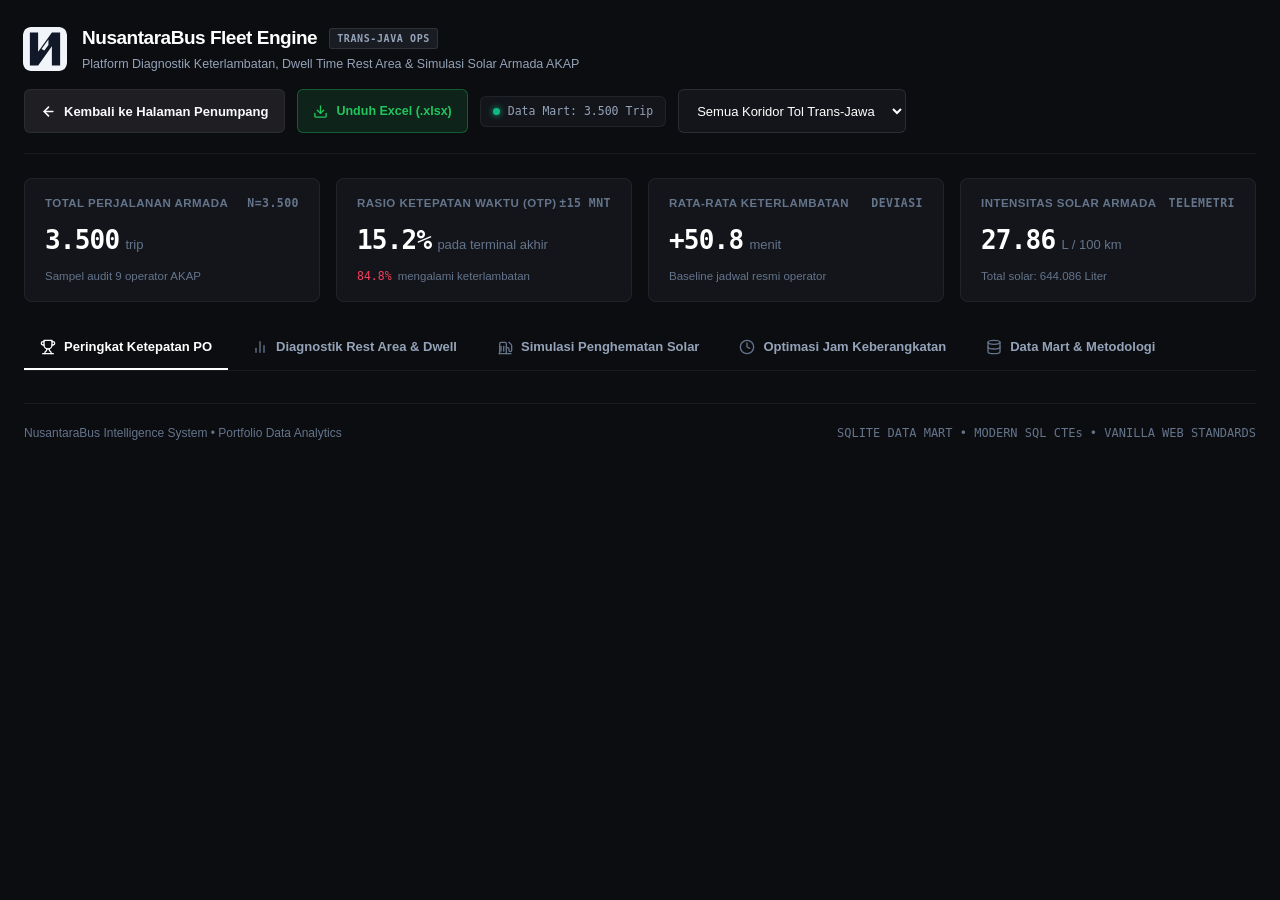
==== dashboard.html @ e11fefd4 "feat: split passenger landing and analytics dashboard Co-authored-by: Copilot <223556219+Copilot@use" ====
<!DOCTYPE html>
<html lang="id">
<head>
  <meta charset="UTF-8">
  <meta name="viewport" content="width=device-width, initial-scale=1.0">
  <title>NusantaraBus | Fleet Operations Console</title>
  <meta name="description" content="Konsol analitik operasional NusantaraBus.">
  <link rel="icon" type="image/svg+xml" href="assets/branding/favicon.svg">
  <link rel="preconnect" href="https://fonts.googleapis.com">
  <link rel="preconnect" href="https://fonts.gstatic.com" crossorigin>
  <link href="https://fonts.googleapis.com/css2?family=IBM+Plex+Mono:wght@400;500;600&family=Manrope:wght@400;500;600;700;800&display=swap" rel="stylesheet">
  <link rel="stylesheet" href="css/tokens.css">
  <link rel="stylesheet" href="css/style.css">
  <link rel="stylesheet" href="css/dashboard.css">
</head>
<body>
  <div class="app-container">
    <div id="dashboardPageWrap" class="dashboard-page-wrap" style="display: none;">
      
      <!-- Dashboard Top Header Bar -->
      <header class="app-header">
        <div class="brand-section">
          <div class="brand-icon">
            <img src="assets/branding/logo-symbol.svg" alt="NusantaraBus Official Brand Logo" width="44" height="44" style="border-radius: var(--radius-md); display: block;">
          </div>
          <div class="brand-info">
            <div class="brand-heading">
              <h1>NusantaraBus Fleet Engine</h1>
              <span class="brand-tag">TRANS-JAVA OPS</span>
            </div>
            <p class="brand-subtitle">Platform Diagnostik Keterlambatan, Dwell Time Rest Area & Simulasi Solar Armada AKAP</p>
          </div>
        </div>

        <div class="header-controls">
          <button type="button" id="btnBackToLanding" class="btn-back-to-landing" title="Kembali ke Halaman Penumpang">
            <svg width="15" height="15" viewBox="0 0 24 24" fill="none" stroke="currentColor" stroke-width="2.5" stroke-linecap="round" stroke-linejoin="round">
              <line x1="19" y1="12" x2="5" y2="12"/>
              <polyline points="12 19 5 12 12 5"/>
            </svg>
            <span>Kembali ke Halaman Penumpang</span>
          </button>

          <a href="data/nusantarabus_complete_dataset.xlsx" download="nusantarabus_complete_dataset.xlsx" class="btn-excel-download" title="Unduh dataset mentah ulasan sentimen dan jadwal PO bus dalam format Excel (.xlsx)">
            <svg width="15" height="15" viewBox="0 0 24 24" fill="none" stroke="currentColor" stroke-width="2.2" stroke-linecap="round" stroke-linejoin="round">
              <path d="M21 15v4a2 2 0 0 1-2 2H5a2 2 0 0 1-2-2v-4"/>
              <polyline points="7 10 12 15 17 10"/>
              <line x1="12" y1="15" x2="12" y2="3"/>
            </svg>
            <span>Unduh Excel (.xlsx)</span>
          </a>

          <div class="system-status-indicator">
            <span class="radar-dot"></span>
            <span>Data Mart: 3.500 Trip</span>
          </div>

          <select id="corridorSelect" class="corridor-select" aria-label="Pilih Koridor Tol Trans-Jawa">
            <option value="all">Semua Koridor Tol Trans-Jawa</option>
            <option value="sby">Jakarta - Surabaya (782 km)</option>
            <option value="slo">Jakarta - Solo (540 km)</option>
            <option value="smg">Jakarta - Semarang (440 km)</option>
            <option value="mlg">Jakarta - Malang (850 km)</option>
          </select>
        </div>
      </header>

      <!-- Technical Operational KPI Cards -->
      <section id="kpiRowAnalytics" class="kpi-row" style="display: grid;" aria-label="Indikator Kinerja Utama Teknis">
        <article class="kpi-card">
          <div class="kpi-header">
            <span>Total Perjalanan Armada</span>
            <span class="font-mono text-dim">N=3.500</span>
          </div>
          <div class="kpi-value-wrap">
            <div id="kpiTotalTrips" class="kpi-value">3.500</div>
            <span class="kpi-unit">trip</span>
          </div>
          <div class="kpi-footer">
            <span class="text-dim">Sampel audit 9 operator AKAP</span>
          </div>
        </article>

        <article class="kpi-card">
          <div class="kpi-header">
            <span>Rasio Ketepatan Waktu (OTP)</span>
            <span class="font-mono text-dim">&plusmn;15 MNT</span>
          </div>
          <div class="kpi-value-wrap">
            <div id="kpiOtpPct" class="kpi-value text-amber">15.2%</div>
            <span class="kpi-unit">pada terminal akhir</span>
          </div>
          <div class="kpi-footer">
            <span class="text-severe font-mono">84.8%</span>
            <span class="text-dim">mengalami keterlambatan</span>
          </div>
        </article>

        <article class="kpi-card">
          <div class="kpi-header">
            <span>Rata-Rata Keterlambatan</span>
            <span class="font-mono text-dim">DEVIASI</span>
          </div>
          <div class="kpi-value-wrap">
            <div id="kpiMeanDelay" class="kpi-value text-severe">+50.7</div>
            <span class="kpi-unit">menit</span>
          </div>
          <div class="kpi-footer">
            <span class="text-dim">Baseline jadwal resmi operator</span>
          </div>
        </article>

        <article class="kpi-card">
          <div class="kpi-header">
            <span>Intensitas Solar Armada</span>
            <span class="font-mono text-dim">TELEMETRI</span>
          </div>
          <div class="kpi-value-wrap">
            <div id="kpiFuelIntensity" class="kpi-value">27.87</div>
            <span class="kpi-unit">L / 100 km</span>
          </div>
          <div class="kpi-footer">
            <span class="text-dim">Total solar: 644.086 Liter</span>
          </div>
        </article>
      </section>

      <!-- Analytics Navigation Tabs -->
      <nav id="mainTabsNav" class="tabs-nav" style="display: flex;" aria-label="Navigasi Analitik">
        <button class="tab-btn active" data-tab="leaderboard">
          <svg viewBox="0 0 24 24" fill="none" stroke="currentColor" stroke-width="2" stroke-linecap="round" stroke-linejoin="round">
            <path d="M6 9H4.5a2.5 2.5 0 0 1 0-5H6"/>
            <path d="M18 9h1.5a2.5 2.5 0 0 0 0-5H18"/>
            <path d="M4 22h16"/>
            <path d="M10 14.66V17c0 .55-.47.98-.97 1.21C7.85 18.75 7 20.24 7 22"/>
            <path d="M14 14.66V17c0 .55.47.98.97 1.21C16.15 18.75 17 20.24 17 22"/>
            <path d="M18 2H6v7a6 6 0 0 0 12 0V2Z"/>
          </svg>
          <span>Peringkat Ketepatan PO</span>
        </button>

        <button class="tab-btn" data-tab="waterfall">
          <svg viewBox="0 0 24 24" fill="none" stroke="currentColor" stroke-width="2" stroke-linecap="round" stroke-linejoin="round">
            <line x1="18" y1="20" x2="18" y2="10"/>
            <line x1="12" y1="20" x2="12" y2="4"/>
            <line x1="6" y1="20" x2="6" y2="14"/>
          </svg>
          <span>Diagnostik Rest Area & Dwell</span>
        </button>

        <button class="tab-btn" data-tab="simulator">
          <svg viewBox="0 0 24 24" fill="none" stroke="currentColor" stroke-width="2" stroke-linecap="round" stroke-linejoin="round">
            <line x1="3" y1="22" x2="21" y2="22"/>
            <line x1="6" y1="18" x2="6" y2="11"/>
            <line x1="10" y1="18" x2="10" y2="11"/>
            <path d="M14 22V7a2 2 0 0 0-2-2H6a2 2 0 0 0-2 2v15"/>
            <path d="M14 13h2a2 2 0 0 1 2 2v2a2 2 0 0 0 2 2h0a2 2 0 0 0 2-2V9.83a2 2 0 0 0-.59-1.42L18 5"/>
          </svg>
          <span>Simulasi Penghematan Solar</span>
        </button>

        <button class="tab-btn" data-tab="hourly">
          <svg viewBox="0 0 24 24" fill="none" stroke="currentColor" stroke-width="2" stroke-linecap="round" stroke-linejoin="round">
            <circle cx="12" cy="12" r="10"/>
            <polyline points="12 6 12 12 16 14"/>
          </svg>
          <span>Optimasi Jam Keberangkatan</span>
        </button>

        <button class="tab-btn" data-tab="methodology">
          <svg viewBox="0 0 24 24" fill="none" stroke="currentColor" stroke-width="2" stroke-linecap="round" stroke-linejoin="round">
            <ellipse cx="12" cy="5" rx="9" ry="3"/>
            <path d="M21 12c0 1.66-4 3-9 3s-9-1.34-9-3"/>
            <path d="M3 5v14c0 1.66 4 3 9 3s9-1.34 9-3V5"/>
          </svg>
          <span>Data Mart & Metodologi</span>
        </button>
      </nav>

      <!-- TAB PANELS FOR ANALYTICS -->
      <main>
<!-- TAB 1: OPERATOR LEADERBOARD -->
      <section id="tab-leaderboard" class="tab-panel">
        <div class="panel-card">
          <div class="panel-header">
            <div>
              <h2 class="panel-title">Peringkat Kinerja Ketepatan Waktu Operator Bus (PO)</h2>
              <p class="panel-desc">Evaluasi multi-metrik perbandingan ketepatan kedatangan, distribusi delay, konsumsi BBM, dan kecepatan jelajah.</p>
            </div>
            
            <div class="legend-group">
              <span class="legend-item"><span class="legend-swatch" style="background:var(--status-ontime);"></span>Tepat Waktu (&lt;15 mnt)</span>
              <span class="legend-item"><span class="legend-swatch" style="background:var(--status-minor);"></span>Minor (15-30 mnt)</span>
              <span class="legend-item"><span class="legend-swatch" style="background:var(--status-moderate);"></span>Moderat (30-60 mnt)</span>
              <span class="legend-item"><span class="legend-swatch" style="background:var(--status-severe);"></span>Kritis (&gt;60 mnt)</span>
            </div>
          </div>

          <div class="chart-box">
            <div class="chart-header-row">
              <div class="chart-title-sm">
                <span>Korelasi Efisiensi: Rasio Ketepatan Waktu (OTP) vs Konsumsi Solar (L/100km)</span>
              </div>
              <span class="chart-badge">TRADE-OFF ANALYTICS</span>
            </div>
            <div class="chart-canvas-wrap">
              <canvas id="chartLeaderboardTradeoff"></canvas>
            </div>
            <div class="chart-insight-box">
              <strong>Temuan Data Analyst:</strong> PO dengan armada Sleeper/First Class (seperti Juragan 99 & 27 Trans) menjaga rasio OTP tertinggi (>44%) tanpa lonjakan konsumsi solar berlebih (26,9 - 27,7 L/100km). Sebaliknya, armada yang memacu akselerasi agresif di tol tetap mengalami delay parah bila terjebak macet awal di arteri Jakarta-Bekasi.
            </div>
          </div>

          <div class="table-responsive">
            <table class="data-table">
              <thead>
                <tr>
                  <th>Rank</th>
                  <th>Perusahaan Otobus (PO)</th>
                  <th>Trip Selesai</th>
                  <th>Distribusi Ketepatan</th>
                  <th>Rasio OTP</th>
                  <th>Rata-Rata Delay</th>
                  <th>Delay Kritis</th>
                  <th>BBM (L/100km)</th>
                  <th>Kecepatan</th>
                </tr>
              </thead>
              <tbody id="leaderboardTableBody">
                <!-- Dynamically rendered by js/app.js -->
              </tbody>
            </table>
          </div>
        </div>
      </section>

      <!-- TAB 2: DWELL BOTTLENECK WATERFALL -->
      <section id="tab-waterfall" class="tab-panel">
        <div class="panel-card">
          <div class="panel-header">
            <div>
              <h2 class="panel-title">Dekomposisi Keterlambatan per Titik Transit (Stage Waterfall)</h2>
              <p class="panel-desc">Mengurai akumulasi delay di sepanjang koridor Tol Trans-Jawa dari gerbang keberangkatan hingga terminal kedatangan.</p>
            </div>
          </div>

          <div class="chart-box">
            <div class="chart-header-row">
              <div class="chart-title-sm">
                <span>Dinamika Akumulasi Keterlambatan Kumulatif per Titik Transit (Waterfall)</span>
              </div>
              <span class="chart-badge">PROGRESSION DYNAMICS</span>
            </div>
            <div class="chart-canvas-wrap">
              <canvas id="chartWaterfallProgression"></canvas>
            </div>
            <div class="chart-insight-box">
              <strong>Temuan Bottleneck:</strong> Sebanyak <strong>76.2%</strong> dari total penambahan keterlambatan terjadi sebelum bus masuk gerbang Tol Cikampek Utama (akibat ngetem terminal keberangkatan dan antrean arteri perkotaan). Jalur tol justru menjadi zona pemulihan waktu (<em>speed catch-up</em>) dengan deviasi negatif (-5,6 menit).
            </div>
          </div>

          <div id="waterfallCardsGrid" class="waterfall-grid">
            <!-- Dynamically rendered by js/app.js -->
          </div>

          <div class="panel-header" style="margin-top: var(--space-6); border-top: 1px solid var(--border-subtle); padding-top: var(--space-5);">
            <div>
              <h3 class="panel-title">Eskalasi Keterlambatan: Hubungan Delay Keberangkatan vs Kedatangan</h3>
              <p class="panel-desc">Dampak keterlambatan awal terhadap peluang bus tiba tepat waktu di kota tujuan (Fenomena Delay Propagation).</p>
            </div>
          </div>

          <div class="table-responsive">
            <table class="data-table">
              <thead>
                <tr>
                  <th>Braket Delay Keberangkatan</th>
                  <th>Jumlah Trip</th>
                  <th>Rata-rata Delay Berangkat</th>
                  <th>Rata-rata Delay Tiba</th>
                  <th>Eskalasi Bersih di Jalan</th>
                  <th>Peluang Tiba Tepat Waktu</th>
                </tr>
              </thead>
              <tbody id="propagationTableBody">
                <!-- Dynamically rendered by js/app.js -->
              </tbody>
            </table>
          </div>
        </div>
      </section>

      <!-- TAB 3: FUEL & ECO-SPEED SIMULATOR -->
      <section id="tab-simulator" class="tab-panel">
        <div class="panel-card">
          <div class="panel-header">
            <div>
              <h2 class="panel-title">Simulasi Penghematan Konsumsi BBM Armada (Eco-Driving Simulator)</h2>
              <p class="panel-desc">Model perhitungan penghematan operasional solar dan mitigasi emisi karbon berbasis telemetri kecepatan dan dwell idle time.</p>
            </div>
          </div>

          <div class="simulator-layout">
            <div class="simulator-controls">
              <div class="control-group">
                <div class="control-header">
                  <label for="speedSlider" class="control-label">Batas Kecepatan Maksimum (Speed Limiter)</label>
                  <span id="speedVal" class="control-val-display">90 km/jam</span>
                </div>
                <input type="range" id="speedSlider" class="slider-input" min="80" max="105" step="1" value="90">
                <p class="control-hint">Membatasi kecepatan jelajah tol mengurangi rugi-rugi aerodinamis bus double-decker / SHD yang membakar ekstra ~4,2 L/100km saat melaju di atas 90 km/jam.</p>
              </div>

              <div class="control-group">
                <div class="control-header">
                  <label for="idleSlider" class="control-label">Pemotongan Durasi Idle Mesin di Rest Area</label>
                  <span id="idleVal" class="control-val-display">20%</span>
                </div>
                <input type="range" id="idleSlider" class="slider-input" min="0" max="50" step="5" value="20">
                <p class="control-hint">Kebiasaan menyalakan mesin dan AC saat bus parkir di rumah makan membakar solar secara konstan ~2,8 Liter per jam tanpa menghasilkan jarak tempuh.</p>
              </div>

              <div class="simulation-audit-note">
                <strong>Catatan Parameter Model:</strong> Dihitung terhadap baseline total 3.500 trip (644.086 L solar) dengan asumsi harga Biosolar/Dexlite rata-rata Rp 13.500/Liter dan faktor emisi 2,68 kg CO2/L.
              </div>
            </div>

            <div class="simulator-results">
              <div class="results-header">Proyeksi Penghematan Operasional Armada</div>
              
              <div class="results-grid">
                <div class="result-metric-card">
                  <div class="result-label">Volume Solar Terhemat</div>
                  <div id="resSavedLiters" class="result-big-val font-mono">15.420 L</div>
                  <div id="resSavedPct" class="result-sub font-mono">2.4% dari konsumsi armada</div>
                </div>

                <div class="result-metric-card">
                  <div class="result-label">Penghematan Biaya Bahan Bakar</div>
                  <div id="resSavedCost" class="result-big-val font-mono">Rp 208,2 Juta</div>
                  <div class="result-sub font-mono">Baseline Rp 13.500 / Liter</div>
                </div>

                <div class="result-metric-card">
                  <div class="result-label">Reduksi Emisi Karbon</div>
                  <div id="resCo2" class="result-big-val font-mono">41,3 Ton</div>
                  <div class="result-sub font-mono">2,68 kg CO2eq / L diesel</div>
                </div>

                <div class="result-metric-card">
                  <div class="result-label">Efisiensi Rata-Rata Armada</div>
                  <div class="result-big-val font-mono">27,20</div>
                  <div class="result-sub font-mono">L / 100 km (turun dari 27,87)</div>
                </div>
              </div>
            </div>
          </div>

          <div class="chart-box" style="margin-top: var(--space-5);">
            <div class="chart-header-row">
              <div class="chart-title-sm">
                <span>Kurva Sensitivitas Penghematan Bahan Bakar terhadap Ambang Kecepatan</span>
              </div>
              <span class="chart-badge">SENSITIVITY CURVE</span>
            </div>
            <div class="chart-canvas-wrap">
              <canvas id="chartFuelSensitivity"></canvas>
            </div>
            <div class="chart-insight-box">
              <strong>Rekomendasi Kebijakan:</strong> Memasang electronic speed governor pada <strong>90 km/jam</strong> merupakan titik optimal Pareto (<em>sweet spot</em>) yang memangkas konsumsi BBM armada secara signifikan tanpa mengorbankan waktu tempuh terjadwal.
            </div>
          </div>
        </div>
      </section>

      <!-- TAB 4: HOURLY DEPARTURE OPTIMIZER -->
      <section id="tab-hourly" class="tab-panel">
        <div class="panel-card">
          <div class="panel-header">
            <div>
              <h2 class="panel-title">Rekomendasi Jam Keberangkatan Tol Trans-Jawa</h2>
              <p class="panel-desc">Analisis profil kemacetan jam sibuk Tol Jakarta-Cikampek & antrean Gerbang Tol Kalikangkung berdasarkan jam berangkat bus.</p>
            </div>
          </div>

          <div class="dest-selector-bar">
            <button class="dest-filter-btn active" data-dest="SBY">Tujuan Surabaya (782 km)</button>
            <button class="dest-filter-btn" data-dest="SLO">Tujuan Solo (540 km)</button>
            <button class="dest-filter-btn" data-dest="SMG">Tujuan Semarang (440 km)</button>
            <button class="dest-filter-btn" data-dest="MLG">Tujuan Malang (850 km)</button>
          </div>

          <div id="recommendationAlert" class="advice-dual-card">
            <!-- Dynamically populated by js/app.js -->
          </div>

          <div class="chart-box" style="margin-top: var(--space-4);">
            <div class="chart-header-row">
              <div class="chart-title-sm">
                <span>Profil Kemacetan & Peluang Ketepatan per Jam Keberangkatan (Dual-Axis)</span>
              </div>
              <span class="chart-badge">TEMPORAL PROFILE</span>
            </div>
            <div class="chart-canvas-wrap">
              <canvas id="chartHourlyProfile"></canvas>
            </div>
          </div>

          <div class="panel-header" style="margin-top: var(--space-5); margin-bottom: var(--space-3);">
            <h3 class="panel-title" style="font-size: 13.5px;">Distribusi Deviasi Keterlambatan per Jam Keberangkatan</h3>
          </div>

          <div id="hourlyChartContainer" class="hourly-chart-list">
            <!-- Dynamically rendered horizontal bars by js/app.js -->
          </div>
        </div>
      </section>

      <!-- TAB 5: METHODOLOGY & DATA MART -->
      <section id="tab-methodology" class="tab-panel">
        <div class="panel-card">
          <div class="panel-header">
            <div>
              <h2 class="panel-title">Arsitektur Data Mart & Metodologi Analitik</h2>
              <p class="panel-desc">Dokumentasi teknis schema star, jadwal referensi, dan pipeline telemetri simulasi untuk analitik operasional.</p>
            </div>
          </div>

          <div class="methodology-grid">
            <div class="method-block">
              <div class="method-title">
                <svg width="18" height="18" viewBox="0 0 24 24" fill="none" stroke="currentColor" stroke-width="2">
                  <path d="M21 16V8a2 2 0 0 0-1-1.73l-7-4a2 2 0 0 0-2 0l-7 4A2 2 0 0 0 3 8v8a2 2 0 0 0 1 1.73l7 4a2 2 0 0 0 2 0l7-4A2 2 0 0 0 21 16z"/>
                </svg>
                Star Schema Data Mart (SQLite)
              </div>
              <div class="method-body">
                Model data analitik terstruktur dengan <code>fact_trips</code> (3.500 baris trip individual) dan <code>fact_trip_stages</code> (17.500 baris checkpoint tahapan transit) yang terhubung ke 4 tabel dimensi:
                <br><br>
                &bull; <code>dim_operator</code>: 9 PO bus antarkota AKAP utama.<br>
                &bull; <code>dim_route</code>: 4 koridor jarak jauh arteri Trans-Jawa.<br>
                &bull; <code>dim_stage</code>: 5 waypoint tahapan kritis tol.<br>
                &bull; <code>dim_date</code>: Dimensi kalender temporal.
              </div>
            </div>

            <div class="method-block">
              <div class="method-title">
                <svg width="18" height="18" viewBox="0 0 24 24" fill="none" stroke="currentColor" stroke-width="2">
                  <circle cx="12" cy="12" r="10"/>
                  <line x1="12" y1="16" x2="12" y2="12"/>
                  <line x1="12" y1="8" x2="12.01" y2="8"/>
                </svg>
                Integritas Data & Validasi Lapangan
              </div>
              <div class="method-body">
                Dataset jadwal referensi dari <code>redbus_scraper.py</code> (26 entri kurasi) diperkaya dengan metadata koridor dan telemetri simulasi fisika:
                <br><br>
                &bull; Koefisien konsumsi solar idle: <strong>2,8 L / jam</strong> (mesin Scania/Mercedes 12.000cc).<br>
                &bull; Hambatan aerodinamis &gt;90 km/jam: penalti <strong>+4,2 L / 100 km</strong>.<br>
                &bull; Pengujian ketat melalui 10 unit test otomatis (100% lulus di CI).
              </div>
            </div>
          </div>
        </div>
      </section>
      </main>

      <!-- Dashboard Footer -->
      <footer class="app-footer">
        <div>
          <span>NusantaraBus Intelligence System &bull; Portfolio Data Analytics</span>
        </div>
        <div>
          <span class="font-mono">SQLITE DATA MART &bull; MODERN SQL CTEs &bull; VANILLA WEB STANDARDS</span>
        </div>
      </footer>

    </div><!-- /#dashboardPageWrap -->

  </div>  </div>
  <script src="js/data.js"></script>
  <script src="js/chart.umd.min.js"></script>
  <script src="js/app.js"></script>
</body>
</html>
---- css/tokens.css ----
/**
 * NusantaraBus Design Tokens
 * Aesthetic: Pure Dark Minimalism (Apple / Linear / Google Engineering UX)
 * Standard: Anti-Slop UI / Hallmark / Ponytail
 * Palette: Clean Obsidian Graphite & High-Contrast Monochrome
 */

:root {
  /* Surface & Canvas (Minimalist Deep Obsidian - Ergonomic, zero muddy blue tones) */
  --bg-canvas: #0c0d11;
  --bg-surface: #13151b;
  --bg-surface-elevated: #1a1c24;
  --bg-surface-hover: #222530;
  --bg-surface-active: #2b2e3c;

  /* Borders & Dividers (Whisper-thin, non-intrusive 1px lines) */
  --border-subtle: rgba(255, 255, 255, 0.06);
  --border-default: rgba(255, 255, 255, 0.10);
  --border-strong: rgba(255, 255, 255, 0.18);

  /* Typography Hierarchy */
  --text-primary: #ffffff;
  --text-secondary: #94a3b8;
  --text-muted: #64748b;
  --text-disabled: #475569;

  --font-sans: 'Plus Jakarta Sans', -apple-system, BlinkMacSystemFont, "Segoe UI", Roboto, sans-serif;
  --font-mono: 'JetBrains Mono', ui-monospace, SFMono-Regular, Menlo, Monaco, Consolas, monospace;

  /* Monochrome Primary Identity (Harmonized with Expressway N Brand Logo) */
  --accent-primary: #ffffff;
  --accent-primary-hover: #e2e8f0;
  --accent-primary-subtle: rgba(255, 255, 255, 0.06);
  --accent-primary-border: rgba(255, 255, 255, 0.15);

  /* Telemetry Cyan Secondary Accent (Telemetry & Charts) */
  --accent-blue: #38bdf8;
  --accent-blue-subtle: rgba(56, 189, 248, 0.10);
  --accent-blue-border: rgba(56, 189, 248, 0.25);

  /* Status Polarity (Strict, calibrated binary semantics) */
  --status-ontime: #10b981;
  --status-ontime-subtle: rgba(16, 185, 129, 0.10);
  --status-ontime-border: rgba(16, 185, 129, 0.25);

  --status-minor: #f59e0b;
  --status-minor-subtle: rgba(245, 158, 11, 0.10);
  --status-minor-border: rgba(245, 158, 11, 0.25);

  --status-moderate: #f97316;
  --status-moderate-subtle: rgba(249, 115, 22, 0.10);
  --status-moderate-border: rgba(249, 115, 22, 0.25);

  --status-severe: #f43f5e;
  --status-severe-subtle: rgba(244, 63, 94, 0.10);
  --status-severe-border: rgba(244, 63, 94, 0.25);

  /* Elevation & Shadows (Gentle ground plane depth) */
  --shadow-sm: 0 1px 2px 0 rgba(0, 0, 0, 0.35);
  --shadow-md: 0 4px 12px -2px rgba(0, 0, 0, 0.45);
  --shadow-lg: 0 12px 24px -4px rgba(0, 0, 0, 0.55);

  /* Corner Radii (Modern subtle rounding) */
  --radius-xs: 3px;
  --radius-sm: 6px;
  --radius-md: 8px;
  --radius-lg: 12px;
  --radius-xl: 16px;

  /* Layout Spacing */
  --space-1: 4px;
  --space-2: 8px;
  --space-3: 12px;
  --space-4: 16px;
  --space-5: 20px;
  --space-6: 24px;
  --space-8: 32px;
  --space-10: 40px;
  --space-12: 48px;

  /* Transitions */
  --transition-fast: 120ms cubic-bezier(0.4, 0, 0.2, 1);
  --transition-normal: 180ms cubic-bezier(0.4, 0, 0.2, 1);
}
---- css/style.css ----
/**
 * NusantaraBus Operations Console Stylesheet
 * Strict adherence to antislop-ui, hallmark, and ponytail design rules.
 */

/* Reset & Base */
*, *::before, *::after {
  box-sizing: border-box;
  margin: 0;
  padding: 0;
}

body {
  font-family: var(--font-sans);
  background-color: var(--bg-canvas);
  color: var(--text-primary);
  line-height: 1.5;
  padding: var(--space-6);
  min-height: 100vh;
  -webkit-font-smoothing: antialiased;
  -moz-osx-font-smoothing: grayscale;
}

.app-container {
  max-width: 1440px;
  margin: 0 auto;
}

/* Typography Helpers */
.font-mono {
  font-family: var(--font-mono);
  font-variant-numeric: tabular-nums;
}

.text-muted {
  color: var(--text-secondary);
}

.text-dim {
  color: var(--text-muted);
}

.text-amber {
  color: var(--status-minor);
}

.text-blue {
  color: var(--accent-blue);
}

.text-ontime {
  color: var(--status-ontime);
}

.text-severe {
  color: var(--status-severe);
}

/* Header & Operations Bar */
header.app-header {
  display: flex;
  justify-content: space-between;
  align-items: center;
  padding-bottom: var(--space-5);
  border-bottom: 1px solid var(--border-subtle);
  margin-bottom: var(--space-6);
  gap: var(--space-4);
  flex-wrap: wrap;
}

.brand-section {
  display: flex;
  align-items: center;
  gap: var(--space-4);
}

.brand-icon {
  width: 42px;
  height: 42px;
  display: flex;
  align-items: center;
  justify-content: center;
  flex-shrink: 0;
}

.brand-icon img {
  border-radius: var(--radius-sm);
  display: block;
}

.brand-heading {
  display: flex;
  align-items: center;
  gap: var(--space-3);
}

.brand-heading h1 {
  font-size: 19px;
  font-weight: 800;
  letter-spacing: -0.025em;
  color: var(--text-primary);
}

.brand-tag {
  font-family: var(--font-mono);
  font-size: 10px;
  font-weight: 600;
  letter-spacing: 0.06em;
  color: var(--text-secondary);
  background: var(--bg-surface-elevated);
  border: 1px solid var(--border-default);
  padding: 2px 7px;
  border-radius: var(--radius-xs);
  text-transform: uppercase;
}

.brand-subtitle {
  font-size: 12.5px;
  color: var(--text-secondary);
  margin-top: 2px;
}

/* View Mode Bar & Switcher */
/* ==========================================================================
   LANDING PAGE (PASSENGER VIEW) — Dribbble Clean & Anti-Slop Design
   ========================================================================== */

.landing-page-wrap {
  display: block;
  width: 100%;
}

.dashboard-page-wrap {
  display: none;
  width: 100%;
}

/* Landing Navbar */
.landing-navbar {
  display: flex;
  align-items: center;
  justify-content: space-between;
  padding: 16px 0 28px 0;
  border-bottom: 1px solid var(--border-subtle);
  margin-bottom: var(--space-6);
  flex-wrap: wrap;
  gap: var(--space-4);
}

.landing-brand {
  display: flex;
  align-items: center;
  gap: 14px;
}

.landing-brand-logo {
  width: 42px;
  height: 42px;
  border-radius: var(--radius-sm);
  display: block;
}

.landing-brand-title {
  font-size: 19px;
  font-weight: 800;
  color: #ffffff;
  letter-spacing: -0.5px;
  line-height: 1.2;
}

.landing-brand-sub {
  font-size: 12px;
  color: var(--text-secondary);
}

.landing-nav-links {
  display: flex;
  align-items: center;
  gap: var(--space-5);
  list-style: none;
}

.landing-nav-link {
  color: var(--text-secondary);
  text-decoration: none;
  font-size: 13.5px;
  font-weight: 500;
  transition: color var(--transition-fast);
}

.landing-nav-link:hover {
  color: #ffffff;
}

.landing-nav-actions {
  display: flex;
  align-items: center;
  gap: var(--space-3);
}

.btn-cta-analytics {
  background: #38bdf8;
  color: #0c0f14;
  font-size: 13px;
  font-weight: 700;
  padding: 9px 18px;
  border-radius: var(--radius-sm);
  border: none;
  cursor: pointer;
  display: inline-flex;
  align-items: center;
  gap: 8px;
  text-decoration: none;
  transition: all var(--transition-fast);
}

.btn-cta-analytics:hover {
  background: #7dd3fc;
  transform: translateY(-1px);
  box-shadow: 0 4px 14px rgba(56, 189, 248, 0.3);
}

.btn-back-to-landing {
  background: rgba(255, 255, 255, 0.08);
  border: 1px solid var(--border-subtle);
  color: #f8fafc;
  font-size: 13px;
  font-weight: 600;
  padding: 8px 16px;
  border-radius: var(--radius-sm);
  cursor: pointer;
  display: inline-flex;
  align-items: center;
  gap: 8px;
  transition: all var(--transition-fast);
}

.btn-back-to-landing:hover {
  background: rgba(255, 255, 255, 0.15);
  border-color: #22c55e;
  color: #22c55e;
}

/* Landing Hero Section */
.landing-hero {
  padding: var(--space-6) 0 var(--space-7) 0;
  text-align: center;
  max-width: 860px;
  margin: 0 auto;
}

.landing-badge-pill {
  display: inline-flex;
  align-items: center;
  gap: 7px;
  background: rgba(34, 197, 94, 0.12);
  border: 1px solid rgba(34, 197, 94, 0.3);
  color: #22c55e;
  padding: 5px 14px;
  border-radius: 999px;
  font-size: 12px;
  font-weight: 700;
  margin-bottom: var(--space-4);
  letter-spacing: 0.3px;
}

.landing-headline {
  font-size: 40px;
  font-weight: 800;
  color: #ffffff;
  letter-spacing: -1px;
  line-height: 1.2;
  margin-bottom: var(--space-3);
}

.landing-subheadline {
  font-size: 16px;
  color: var(--text-secondary);
  line-height: 1.6;
  margin-bottom: var(--space-6);
  max-width: 680px;
  margin-left: auto;
  margin-right: auto;
}

/* Floating Travel Search Widget (Dribbble Travel Style) */
.landing-search-card {
  background: var(--bg-surface);
  border: 1px solid var(--border-subtle);
  border-radius: var(--radius-lg);
  padding: var(--space-5);
  box-shadow: 0 12px 40px rgba(0, 0, 0, 0.4);
  margin-bottom: var(--space-7);
  text-align: left;
}

.search-card-grid {
  display: grid;
  grid-template-columns: 1.3fr 1.3fr 1.3fr auto;
  gap: var(--space-4);
  align-items: flex-end;
}

.search-field-group {
  display: flex;
  flex-direction: column;
  gap: 6px;
}

.search-field-label {
  font-size: 11.5px;
  font-weight: 600;
  color: var(--text-muted);
  text-transform: uppercase;
  letter-spacing: 0.5px;
}

.search-field-input {
  background: var(--bg-canvas);
  border: 1px solid var(--border-subtle);
  border-radius: var(--radius-sm);
  color: var(--text-primary);
  font-size: 13.5px;
  font-weight: 600;
  padding: 11px 14px;
  outline: none;
  transition: border-color var(--transition-fast);
  width: 100%;
}

.search-field-input:focus {
  border-color: #22c55e;
}

.btn-search-bus {
  background: #22c55e;
  color: #0c0f14;
  border: none;
  border-radius: var(--radius-sm);
  font-size: 13.5px;
  font-weight: 700;
  padding: 12px 24px;
  cursor: pointer;
  display: inline-flex;
  align-items: center;
  justify-content: center;
  gap: 8px;
  transition: all var(--transition-fast);
  white-space: nowrap;
  height: 44px;
}

.btn-search-bus:hover {
  background: #4ade80;
  transform: translateY(-1px);
  box-shadow: 0 4px 16px rgba(34, 197, 94, 0.35);
}

.search-filter-chips {
  display: flex;
  align-items: center;
  gap: 8px;
  margin-top: var(--space-4);
  padding-top: var(--space-4);
  border-top: 1px solid rgba(255, 255, 255, 0.05);
  flex-wrap: wrap;
}

.search-filter-chip {
  background: rgba(255, 255, 255, 0.05);
  border: 1px solid var(--border-subtle);
  color: var(--text-secondary);
  font-size: 12px;
  font-weight: 500;
  padding: 5px 12px;
  border-radius: 999px;
  cursor: pointer;
  transition: all var(--transition-fast);
}

.search-filter-chip:hover {
  border-color: var(--text-secondary);
  color: var(--text-primary);
}

.search-filter-chip.active {
  background: rgba(34, 197, 94, 0.15);
  border-color: #22c55e;
  color: #22c55e;
  font-weight: 700;
}

/* Landing Content Sections */
.landing-section {
  margin-bottom: var(--space-7);
}

.landing-section-header {
  margin-bottom: var(--space-5);
  display: flex;
  align-items: flex-end;
  justify-content: space-between;
  flex-wrap: wrap;
  gap: var(--space-3);
}

.landing-section-title {
  font-size: 22px;
  font-weight: 800;
  color: #ffffff;
  letter-spacing: -0.5px;
}

.landing-section-sub {
  font-size: 13.5px;
  color: var(--text-secondary);
  margin-top: 3px;
}

/* 10 Verified Operators Grid */
.operators-showcase-grid {
  display: grid;
  grid-template-columns: repeat(auto-fill, minmax(260px, 1fr));
  gap: var(--space-4);
}

.operator-showcase-card {
  background: var(--bg-surface);
  border: 1px solid var(--border-subtle);
  border-radius: var(--radius-md);
  padding: var(--space-4);
  transition: all var(--transition-fast);
  display: flex;
  flex-direction: column;
  justify-content: space-between;
}

.operator-showcase-card:hover {
  border-color: rgba(255, 255, 255, 0.2);
  transform: translateY(-2px);
}

.operator-showcase-top {
  display: flex;
  align-items: center;
  gap: 12px;
  margin-bottom: var(--space-3);
}

.operator-showcase-logo {
  width: 48px;
  height: 32px;
  border-radius: 4px;
  background: #1b202c;
  padding: 3px;
  object-fit: contain;
}

.operator-showcase-name {
  font-size: 15px;
  font-weight: 700;
  color: #f8fafc;
}

.operator-showcase-hub {
  font-size: 11.5px;
  color: var(--text-muted);
}

.operator-showcase-desc {
  font-size: 12px;
  color: var(--text-secondary);
  line-height: 1.5;
  margin-bottom: var(--space-3);
}

.operator-showcase-footer {
  display: flex;
  align-items: center;
  justify-content: space-between;
  border-top: 1px solid var(--border-subtle);
  padding-top: var(--space-3);
  font-size: 12px;
}

/* Landing Travel Guide Grid */
.travel-guide-grid {
  display: grid;
  grid-template-columns: repeat(3, 1fr);
  gap: var(--space-4);
}

.travel-guide-card {
  background: var(--bg-surface);
  border: 1px solid var(--border-subtle);
  border-radius: var(--radius-md);
  padding: var(--space-5);
  display: flex;
  flex-direction: column;
  gap: var(--space-3);
}

.travel-guide-icon-box {
  width: 36px;
  height: 36px;
  border-radius: var(--radius-sm);
  background: rgba(34, 197, 94, 0.12);
  color: #22c55e;
  display: flex;
  align-items: center;
  justify-content: center;
}

.travel-guide-card-title {
  font-size: 15px;
  font-weight: 700;
  color: #f8fafc;
}

.travel-guide-card-text {
  font-size: 12.5px;
  color: var(--text-secondary);
  line-height: 1.6;
}

/* Landing Footer */
.landing-footer {
  border-top: 1px solid var(--border-subtle);
  padding: var(--space-6) 0 var(--space-4) 0;
  margin-top: var(--space-7);
  display: flex;
  align-items: center;
  justify-content: space-between;
  flex-wrap: wrap;
  gap: var(--space-4);
}

.landing-footer-left {
  font-size: 12.5px;
  color: var(--text-muted);
}

.landing-footer-links {
  display: flex;
  align-items: center;
  gap: var(--space-4);
}

.landing-footer-link {
  font-size: 12.5px;
  color: var(--text-secondary);
  text-decoration: none;
  transition: color var(--transition-fast);
}

.landing-footer-link:hover {
  color: #ffffff;
}

@media (max-width: 900px) {
  .search-card-grid {
    grid-template-columns: 1fr 1fr;
  }
  .travel-guide-grid {
    grid-template-columns: 1fr;
  }
}

@media (max-width: 600px) {
  .search-card-grid {
    grid-template-columns: 1fr;
  }
  .landing-headline {
    font-size: 28px;
  }
  .landing-nav-links {
    display: none;
  }
}

/* Consumer Bus Ticket Card Styling (Passenger View) */
.ticket-results-container {
  display: flex;
  flex-direction: column;
  gap: var(--space-4);
  margin-bottom: var(--space-6);
}

.ticket-card {
  background: var(--bg-surface);
  border: 1px solid var(--border-subtle);
  border-radius: var(--radius-md);
  padding: var(--space-5);
  display: grid;
  grid-template-columns: 1fr 240px;
  gap: var(--space-5);
  transition: all var(--transition-fast);
  position: relative;
  overflow: hidden;
}

.ticket-card:hover {
  border-color: rgba(34, 197, 94, 0.4);
  box-shadow: 0 4px 20px rgba(0, 0, 0, 0.25);
  transform: translateY(-2px);
}

.ticket-card.featured {
  border-left: 4px solid #22c55e;
}

.ticket-main-section {
  display: flex;
  flex-direction: column;
  justify-content: space-between;
  gap: var(--space-4);
}

.ticket-top-row {
  display: flex;
  align-items: center;
  justify-content: space-between;
  gap: var(--space-3);
  flex-wrap: wrap;
}

.ticket-po-brand {
  display: flex;
  align-items: center;
  gap: 12px;
}

.ticket-po-logo {
  width: 44px;
  height: 30px;
  border-radius: 4px;
  background: #1e2430;
  padding: 2px;
  object-fit: contain;
}

.ticket-po-title {
  font-size: 16px;
  font-weight: 700;
  color: #f8fafc;
  margin: 0;
}

.ticket-po-class {
  font-size: 12px;
  color: var(--text-secondary);
}

.ticket-rank-badge {
  font-size: 11px;
  font-weight: 700;
  padding: 4px 10px;
  border-radius: 999px;
  display: inline-flex;
  align-items: center;
  gap: 5px;
}

.ticket-rank-badge.best-otp {
  background: rgba(34, 197, 94, 0.15);
  color: #22c55e;
  border: 1px solid rgba(34, 197, 94, 0.35);
}

.ticket-rank-badge.best-comfort {
  background: rgba(168, 85, 247, 0.15);
  color: #c084fc;
  border: 1px solid rgba(168, 85, 247, 0.35);
}

.ticket-rank-badge.best-budget {
  background: rgba(56, 189, 248, 0.15);
  color: #38bdf8;
  border: 1px solid rgba(56, 189, 248, 0.35);
}

/* Flight/Bus Journey Timeline */
.ticket-journey-strip {
  display: grid;
  grid-template-columns: 140px 1fr 140px;
  align-items: center;
  gap: var(--space-3);
  background: rgba(15, 23, 42, 0.5);
  padding: 12px 16px;
  border-radius: var(--radius-sm);
  border: 1px solid rgba(255, 255, 255, 0.04);
}

.journey-stop {
  display: flex;
  flex-direction: column;
}

.journey-stop.dest {
  text-align: right;
}

.journey-time-big {
  font-size: 20px;
  font-weight: 800;
  color: #ffffff;
  letter-spacing: -0.5px;
}

.journey-city-name {
  font-size: 13px;
  font-weight: 600;
  color: #cbd5e1;
}

.journey-terminal-name {
  font-size: 11px;
  color: var(--text-muted);
  white-space: nowrap;
  overflow: hidden;
  text-overflow: ellipsis;
  max-width: 140px;
}

.journey-mid-track {
  display: flex;
  flex-direction: column;
  align-items: center;
  gap: 4px;
}

.journey-duration-tag {
  font-size: 11px;
  font-weight: 600;
  color: var(--text-secondary);
}

.journey-visual-line {
  display: flex;
  align-items: center;
  width: 100%;
  gap: 4px;
}

.journey-dot {
  width: 7px;
  height: 7px;
  border-radius: 50%;
  background: #64748b;
}

.journey-dot.start {
  background: #22c55e;
}

.journey-dot.end {
  background: #38bdf8;
}

.journey-bar {
  flex: 1;
  height: 2px;
  background: linear-gradient(90deg, #22c55e, #38bdf8);
  border-radius: 1px;
}

.journey-route-badge {
  font-size: 10.5px;
  color: var(--text-muted);
}

/* Sidebar Price & Booking */
.ticket-sidebar-section {
  display: flex;
  flex-direction: column;
  justify-content: space-between;
  border-left: 1px dashed rgba(255, 255, 255, 0.1);
  padding-left: var(--space-5);
  text-align: right;
}

.ticket-fare-box {
  display: flex;
  flex-direction: column;
  gap: 2px;
}

.ticket-fare-caption {
  font-size: 11px;
  color: var(--text-muted);
}

.ticket-fare-value {
  font-size: 22px;
  font-weight: 800;
  color: #22c55e;
  letter-spacing: -0.5px;
}

.ticket-rating-strip {
  display: flex;
  align-items: center;
  justify-content: flex-end;
  gap: 6px;
  margin: 6px 0;
}

.btn-view-reviews {
  background: rgba(255, 255, 255, 0.05);
  border: 1px solid var(--border-subtle);
  color: #f1f5f9;
  font-size: 12px;
  font-weight: 600;
  padding: 8px 12px;
  border-radius: var(--radius-sm);
  cursor: pointer;
  transition: all var(--transition-fast);
  width: 100%;
  text-align: center;
}

.btn-view-reviews:hover {
  background: rgba(34, 197, 94, 0.15);
  border-color: #22c55e;
  color: #22c55e;
}

@media (max-width: 850px) {
  .ticket-card {
    grid-template-columns: 1fr;
  }
  .ticket-sidebar-section {
    border-left: none;
    border-top: 1px dashed rgba(255, 255, 255, 0.1);
    padding-left: 0;
    padding-top: var(--space-4);
    text-align: left;
  }
  .ticket-rating-strip {
    justify-content: flex-start;
  }
}

.view-mode-bar {
  display: flex;
  align-items: center;
  justify-content: space-between;
  background: var(--bg-surface);
  border: 1px solid var(--border-subtle);
  border-radius: var(--radius-md);
  padding: 8px 14px;
  margin-bottom: var(--space-5);
  flex-wrap: wrap;
  gap: var(--space-3);
}

.view-mode-title {
  display: flex;
  align-items: center;
  gap: 8px;
  font-size: 13px;
  font-weight: 600;
  color: var(--text-primary);
}

.view-mode-toggle-group {
  display: inline-flex;
  background: rgba(0, 0, 0, 0.4);
  border: 1px solid var(--border-subtle);
  border-radius: var(--radius-sm);
  padding: 3px;
  gap: 4px;
}

.mode-btn {
  background: transparent;
  border: none;
  color: var(--text-muted);
  font-size: 12.5px;
  font-weight: 600;
  padding: 7px 15px;
  border-radius: 4px;
  cursor: pointer;
  display: inline-flex;
  align-items: center;
  gap: 7px;
  transition: all var(--transition-fast);
}

.mode-btn:hover {
  color: var(--text-primary);
}

.mode-btn.active {
  background: #22c55e;
  color: #090d16;
  font-weight: 700;
}

.mode-btn.active.analytics {
  background: #38bdf8;
  color: #090d16;
  font-weight: 700;
}

.reviews-feed-grid {
  display: grid;
  grid-template-columns: repeat(auto-fill, minmax(320px, 1fr));
  gap: var(--space-4);
  margin-bottom: var(--space-6);
}

.review-card {
  background: var(--bg-surface);
  border: 1px solid var(--border-subtle);
  border-radius: var(--radius-md);
  padding: var(--space-4);
  display: flex;
  flex-direction: column;
  justify-content: space-between;
  transition: transform var(--transition-fast), border-color var(--transition-fast);
}

.review-card:hover {
  border-color: rgba(255, 255, 255, 0.2);
  transform: translateY(-2px);
}

.review-user-row {
  display: flex;
  align-items: center;
  justify-content: space-between;
  margin-bottom: var(--space-2);
}

.review-user-info {
  display: flex;
  align-items: center;
  gap: 8px;
}

.review-user-avatar {
  width: 32px;
  height: 32px;
  border-radius: 50%;
  background: rgba(56, 189, 248, 0.15);
  color: #38bdf8;
  display: flex;
  align-items: center;
  justify-content: center;
  font-weight: 700;
  font-size: 13px;
}

.review-user-name {
  font-size: 13px;
  font-weight: 600;
  color: var(--text-primary);
}

.review-source-badge {
  font-size: 10.5px;
  color: var(--text-muted);
  display: block;
}

.review-meta-line {
  font-size: 11.5px;
  color: var(--text-secondary);
  margin-bottom: 8px;
  display: flex;
  align-items: center;
  gap: 6px;
  flex-wrap: wrap;
}

.review-title-text {
  font-size: 13px;
  font-weight: 600;
  color: #f1f5f9;
  margin: 6px 0 4px 0;
}

.review-body-text {
  font-size: 12px;
  color: #cbd5e1;
  line-height: 1.5;
  font-style: italic;
  margin-bottom: var(--space-3);
  flex-grow: 1;
}

.review-card-footer {
  display: flex;
  align-items: center;
  justify-content: space-between;
  border-top: 1px solid var(--border-subtle);
  padding-top: 8px;
  font-size: 11px;
  color: var(--text-muted);
}

.header-controls {
  display: flex;
  align-items: center;
  gap: var(--space-3);
  flex-wrap: wrap;
}

.btn-excel-download {
  display: inline-flex;
  align-items: center;
  gap: 8px;
  background: rgba(34, 197, 94, 0.12);
  color: #22c55e;
  border: 1px solid rgba(34, 197, 94, 0.35);
  padding: 8px 15px;
  border-radius: var(--radius-sm);
  font-size: 12.5px;
  font-weight: 600;
  text-decoration: none;
  transition: all var(--transition-fast);
  cursor: pointer;
}

.btn-excel-download:hover {
  background: rgba(34, 197, 94, 0.22);
  border-color: #22c55e;
  color: #4ade80;
  transform: translateY(-1px);
}

.fare-estimate-pill {
  display: inline-flex;
  align-items: center;
  gap: 6px;
  background: rgba(56, 189, 248, 0.1);
  border: 1px solid rgba(56, 189, 248, 0.25);
  color: #38bdf8;
  padding: 4px 10px;
  border-radius: 999px;
  font-size: 12px;
  font-weight: 600;
}

.perks-list {
  display: flex;
  flex-wrap: wrap;
  gap: 6px;
  margin: 10px 0;
}

.perk-tag {
  background: rgba(255, 255, 255, 0.05);
  border: 1px solid var(--border-subtle);
  color: var(--text-secondary);
  font-size: 11px;
  padding: 3px 8px;
  border-radius: 4px;
  display: inline-flex;
  align-items: center;
  gap: 4px;
}

.passenger-verdict-box {
  background: rgba(24, 24, 27, 0.7);
  border-left: 3px solid #22c55e;
  padding: 10px 14px;
  border-radius: 0 var(--radius-sm) var(--radius-sm) 0;
  font-size: 12px;
  color: #e2e8f0;
  line-height: 1.5;
  margin-top: 10px;
}

.passenger-friendly-intro {
  background: linear-gradient(135deg, rgba(30, 41, 59, 0.5) 0%, rgba(15, 23, 42, 0.8) 100%);
  border: 1px solid var(--border-subtle);
  border-radius: var(--radius-md);
  padding: var(--space-4);
  margin-bottom: var(--space-5);
  display: flex;
  align-items: flex-start;
  gap: var(--space-4);
}

.passenger-friendly-intro-icon {
  background: rgba(34, 197, 94, 0.15);
  color: #22c55e;
  width: 40px;
  height: 40px;
  border-radius: var(--radius-sm);
  display: flex;
  align-items: center;
  justify-content: center;
  flex-shrink: 0;
}

.passenger-friendly-intro-content h3 {
  font-size: 15px;
  font-weight: 700;
  color: var(--text-primary);
  margin: 0 0 4px 0;
}

.passenger-friendly-intro-content p {
  font-size: 13px;
  color: var(--text-secondary);
  margin: 0;
  line-height: 1.5;
}

.system-status-indicator {
  display: flex;
  align-items: center;
  gap: var(--space-2);
  font-family: var(--font-mono);
  font-size: 11.5px;
  color: var(--text-secondary);
  background: var(--bg-surface);
  border: 1px solid var(--border-subtle);
  padding: 6px 12px;
  border-radius: var(--radius-sm);
}

.radar-dot {
  width: 7px;
  height: 7px;
  border-radius: 50%;
  background: var(--status-ontime);
  box-shadow: 0 0 6px var(--status-ontime);
  animation: radar-pulse 2.5s infinite;
}

@keyframes radar-pulse {
  0% { transform: scale(0.95); opacity: 0.8; }
  50% { transform: scale(1.15); opacity: 1; }
  100% { transform: scale(0.95); opacity: 0.8; }
}

.corridor-select {
  font-family: var(--font-sans);
  background: var(--bg-surface);
  border: 1px solid var(--border-default);
  color: var(--text-primary);
  padding: 7px 14px;
  border-radius: var(--radius-sm);
  font-size: 13px;
  font-weight: 500;
  cursor: pointer;
  outline: none;
  transition: border-color var(--transition-fast);
}

.corridor-select:focus {
  border-color: var(--accent-primary);
}

/* KPI Summary Cards */
.kpi-row {
  display: grid;
  grid-template-columns: repeat(4, 1fr);
  gap: var(--space-4);
  margin-bottom: var(--space-6);
}

.kpi-card {
  background: var(--bg-surface);
  border: 1px solid var(--border-subtle);
  border-radius: var(--radius-md);
  padding: var(--space-4) var(--space-5);
  position: relative;
  transition: border-color var(--transition-fast);
}

.kpi-card:hover {
  border-color: var(--border-default);
}

.kpi-header {
  font-size: 11.5px;
  font-weight: 600;
  letter-spacing: 0.04em;
  text-transform: uppercase;
  color: var(--text-muted);
  display: flex;
  justify-content: space-between;
  align-items: center;
  margin-bottom: var(--space-2);
}

.kpi-value-wrap {
  display: flex;
  align-items: baseline;
  gap: 6px;
}

.kpi-value {
  font-family: var(--font-mono);
  font-size: 26px;
  font-weight: 700;
  letter-spacing: -0.03em;
  color: var(--text-primary);
}

.kpi-unit {
  font-size: 13px;
  font-weight: 500;
  color: var(--text-muted);
}

.kpi-footer {
  font-size: 11.5px;
  color: var(--text-secondary);
  margin-top: var(--space-2);
  display: flex;
  align-items: center;
  gap: 6px;
}

/* Tab Navigation */
.tabs-nav {
  display: flex;
  gap: var(--space-2);
  border-bottom: 1px solid var(--border-subtle);
  margin-bottom: var(--space-6);
  overflow-x: auto;
  scrollbar-width: none;
}

.tabs-nav::-webkit-scrollbar {
  display: none;
}

.tab-btn {
  background: none;
  border: none;
  border-bottom: 2px solid transparent;
  padding: 10px 16px;
  color: var(--text-secondary);
  font-size: 13px;
  font-weight: 600;
  cursor: pointer;
  transition: all var(--transition-fast);
  display: flex;
  align-items: center;
  gap: 8px;
  white-space: nowrap;
}

.tab-btn svg {
  width: 16px;
  height: 16px;
  color: var(--text-muted);
  transition: color var(--transition-fast);
}

.tab-btn:hover {
  color: var(--text-primary);
}

.tab-btn:hover svg {
  color: var(--text-primary);
}

.tab-btn.active {
  color: var(--accent-primary);
  border-bottom-color: var(--accent-primary);
}

.tab-btn.active svg {
  color: var(--accent-primary);
}

/* Tab Content Panels */
.tab-panel {
  display: none;
}

.tab-panel.active {
  display: block;
}

/* Section Cards & Panels */
.panel-card {
  background: var(--bg-surface);
  border: 1px solid var(--border-subtle);
  border-radius: var(--radius-md);
  padding: var(--space-5);
  margin-bottom: var(--space-6);
}

.panel-header {
  display: flex;
  justify-content: space-between;
  align-items: flex-start;
  margin-bottom: var(--space-4);
  gap: var(--space-4);
  flex-wrap: wrap;
}

.panel-title {
  font-size: 15px;
  font-weight: 700;
  letter-spacing: -0.01em;
  color: var(--text-primary);
}

.panel-desc {
  font-size: 12.5px;
  color: var(--text-secondary);
  margin-top: 3px;
}

/* Legend */
.legend-group {
  display: flex;
  align-items: center;
  gap: var(--space-4);
  font-size: 11.5px;
  font-family: var(--font-mono);
  color: var(--text-secondary);
  flex-wrap: wrap;
}

.legend-item {
  display: flex;
  align-items: center;
  gap: 6px;
}

.legend-swatch {
  width: 10px;
  height: 10px;
  border-radius: 2px;
}

/* Chart Containers */
.chart-box {
  background: var(--bg-surface-elevated);
  border: 1px solid var(--border-subtle);
  border-radius: var(--radius-md);
  padding: var(--space-4) var(--space-5);
  margin-bottom: var(--space-5);
}

.chart-header-row {
  display: flex;
  justify-content: space-between;
  align-items: center;
  margin-bottom: var(--space-3);
  flex-wrap: wrap;
  gap: var(--space-2);
}

.chart-title-sm {
  font-size: 13.5px;
  font-weight: 700;
  color: var(--text-primary);
  display: flex;
  align-items: center;
  gap: 8px;
}

.chart-badge {
  font-family: var(--font-mono);
  font-size: 10px;
  font-weight: 700;
  color: var(--accent-primary);
  background: var(--accent-primary-subtle);
  border: 1px solid var(--accent-primary-border);
  padding: 2px 7px;
  border-radius: var(--radius-xs);
  text-transform: uppercase;
}

.chart-canvas-wrap {
  position: relative;
  width: 100%;
  height: 310px;
}

.chart-insight-box {
  margin-top: var(--space-3);
  padding: var(--space-3) var(--space-4);
  background: var(--bg-surface);
  border-left: 3px solid var(--accent-primary);
  border-radius: 0 var(--radius-sm) var(--radius-sm) 0;
  font-size: 12px;
  color: var(--text-secondary);
  line-height: 1.5;
}

.chart-insight-box strong {
  color: var(--text-primary);
}

/* Data Tables */
.table-responsive {
  overflow-x: auto;
  width: 100%;
}

.data-table {
  width: 100%;
  border-collapse: collapse;
  font-size: 12.5px;
  text-align: left;
}

.data-table th {
  background: var(--bg-surface-elevated);
  color: var(--text-muted);
  font-weight: 600;
  font-size: 11px;
  text-transform: uppercase;
  letter-spacing: 0.05em;
  padding: 10px 14px;
  border-bottom: 1px solid var(--border-default);
  white-space: nowrap;
}

.data-table td {
  padding: 12px 14px;
  border-bottom: 1px solid var(--border-subtle);
  color: var(--text-primary);
  vertical-align: middle;
}

.data-table tr:hover td {
  background: var(--bg-surface-hover);
}

.operator-cell {
  display: flex;
  align-items: center;
  gap: 12px;
}

.operator-logo-wrap {
  width: 42px;
  height: 28px;
  background: #ffffff;
  border-radius: var(--radius-xs);
  padding: 2px 4px;
  display: flex;
  align-items: center;
  justify-content: center;
  border: 1px solid var(--border-default);
  flex-shrink: 0;
  box-shadow: 0 1px 3px rgba(0, 0, 0, 0.2);
}

.operator-logo-img {
  max-width: 100%;
  max-height: 100%;
  object-fit: contain;
}

.operator-badge-dot {
  width: 8px;
  height: 8px;
  border-radius: 50%;
  flex-shrink: 0;
}

.operator-info {
  display: flex;
  flex-direction: column;
}

.operator-name {
  font-weight: 600;
  color: var(--text-primary);
}

.operator-class {
  font-size: 11px;
  color: var(--text-muted);
}

/* Stacked Mini Bar for OTP Distribution */
.distribution-bar {
  display: flex;
  height: 7px;
  background: var(--bg-surface-elevated);
  border-radius: 2px;
  overflow: hidden;
  width: 130px;
}

.bar-segment {
  height: 100%;
}

.bar-segment.ontime { background: var(--status-ontime); }
.bar-segment.minor { background: var(--status-minor); }
.bar-segment.moderate { background: var(--status-moderate); }
.bar-segment.severe { background: var(--status-severe); }

/* Status Text Tag (clean unboxed typographic indicators) */
.status-pill {
  font-family: var(--font-mono);
  font-size: 11px;
  font-weight: 600;
  display: inline-flex;
  align-items: center;
  gap: 5px;
}

.status-pill.ontime {
  color: var(--status-ontime);
}

.status-pill.minor {
  color: var(--status-minor);
}

.status-pill.moderate {
  color: var(--status-moderate);
}

.status-pill.severe {
  color: var(--status-severe);
}

/* Waterfall Cards Grid */
.waterfall-grid {
  display: grid;
  grid-template-columns: repeat(5, 1fr);
  gap: var(--space-4);
  margin-bottom: var(--space-6);
}

.stage-card {
  background: var(--bg-surface-elevated);
  border: 1px solid var(--border-subtle);
  border-radius: var(--radius-md);
  padding: var(--space-4);
  position: relative;
  transition: border-color var(--transition-fast);
}

.stage-card:hover {
  border-color: var(--border-default);
}

.stage-card.critical {
  border-color: var(--status-severe-border);
  background: rgba(239, 68, 68, 0.04);
}

.stage-order-num {
  font-family: var(--font-mono);
  font-size: 10.5px;
  font-weight: 700;
  color: var(--text-muted);
  margin-bottom: 4px;
}

.stage-title {
  font-size: 13px;
  font-weight: 700;
  color: var(--text-primary);
  line-height: 1.3;
  margin-bottom: var(--space-3);
  min-height: 34px;
}

.stage-delay-metric {
  font-family: var(--font-mono);
  font-size: 22px;
  font-weight: 700;
  letter-spacing: -0.02em;
  margin-bottom: var(--space-2);
}

.stage-delay-metric span {
  font-size: 12px;
  font-weight: 500;
  color: var(--text-muted);
}

.stage-submetrics {
  font-size: 11.5px;
  color: var(--text-secondary);
  border-top: 1px solid var(--border-subtle);
  padding-top: var(--space-2);
  line-height: 1.4;
}

.stage-share-bar {
  height: 4px;
  background: var(--bg-surface);
  border-radius: 2px;
  overflow: hidden;
  margin-top: var(--space-2);
}

.stage-share-fill {
  height: 100%;
  background: var(--accent-primary);
}

.stage-card.critical .stage-share-fill {
  background: var(--status-severe);
}

/* Simulator Grid */
.simulator-layout {
  display: grid;
  grid-template-columns: 1fr 1.3fr;
  gap: var(--space-6);
  align-items: start;
}

.simulator-controls {
  display: flex;
  flex-direction: column;
  gap: var(--space-5);
}

.control-group {
  display: flex;
  flex-direction: column;
  gap: var(--space-2);
}

.control-header {
  display: flex;
  justify-content: space-between;
  align-items: center;
}

.control-label {
  font-size: 13px;
  font-weight: 600;
  color: var(--text-primary);
}

.control-val-display {
  font-family: var(--font-mono);
  font-size: 13px;
  font-weight: 700;
  color: var(--accent-primary);
}

.slider-input {
  width: 100%;
  accent-color: var(--accent-primary);
  cursor: pointer;
  background: var(--bg-surface-elevated);
  height: 6px;
  border-radius: 3px;
}

.control-hint {
  font-size: 11.5px;
  color: var(--text-muted);
  line-height: 1.4;
}

.simulator-results {
  background: var(--bg-surface-elevated);
  border: 1px solid var(--border-default);
  border-radius: var(--radius-md);
  padding: var(--space-5);
  display: flex;
  flex-direction: column;
  gap: var(--space-4);
}

.results-header {
  font-size: 12px;
  font-weight: 700;
  text-transform: uppercase;
  letter-spacing: 0.05em;
  color: var(--text-muted);
  border-bottom: 1px solid var(--border-subtle);
  padding-bottom: var(--space-2);
}

.results-grid {
  display: grid;
  grid-template-columns: repeat(2, 1fr);
  gap: var(--space-4);
}

.result-metric-card {
  background: var(--bg-surface);
  border: 1px solid var(--border-subtle);
  border-radius: var(--radius-sm);
  padding: var(--space-3) var(--space-4);
}

.result-label {
  font-size: 11.5px;
  color: var(--text-muted);
  margin-bottom: 4px;
}

.result-big-val {
  font-family: var(--font-mono);
  font-size: 22px;
  font-weight: 700;
  color: var(--status-ontime);
}

.result-sub {
  font-size: 11px;
  color: var(--text-secondary);
  margin-top: 2px;
}

.simulation-audit-note {
  font-size: 11.5px;
  color: var(--text-secondary);
  border-left: 2px solid var(--accent-primary);
  padding-left: var(--space-3);
  line-height: 1.45;
}

/* Hourly Optimizer */
.dest-selector-bar {
  display: flex;
  gap: var(--space-2);
  margin-bottom: var(--space-4);
  flex-wrap: wrap;
}

.dest-filter-btn {
  background: var(--bg-surface-elevated);
  border: 1px solid var(--border-subtle);
  color: var(--text-secondary);
  padding: 6px 14px;
  border-radius: var(--radius-sm);
  font-size: 12.5px;
  font-weight: 600;
  cursor: pointer;
  transition: all var(--transition-fast);
}

.dest-filter-btn:hover {
  color: var(--text-primary);
  border-color: var(--border-default);
}

.dest-filter-btn.active {
  background: var(--accent-primary-subtle);
  border-color: var(--accent-primary-border);
  color: var(--accent-primary);
}

.advice-dual-card {
  display: grid;
  grid-template-columns: 1fr 1fr;
  gap: var(--space-4);
  margin-bottom: var(--space-5);
}

.advice-tile {
  padding: var(--space-4);
  border-radius: var(--radius-md);
  border: 1px solid transparent;
}

.advice-tile.optimal {
  background: var(--status-ontime-subtle);
  border-color: var(--status-ontime-border);
}

.advice-tile.suboptimal {
  background: var(--status-severe-subtle);
  border-color: var(--status-severe-border);
}

.advice-header {
  font-size: 11px;
  font-weight: 700;
  text-transform: uppercase;
  letter-spacing: 0.06em;
  margin-bottom: 4px;
}

.advice-tile.optimal .advice-header {
  color: var(--status-ontime);
}

.advice-tile.suboptimal .advice-header {
  color: var(--status-severe);
}

.advice-time {
  font-family: var(--font-mono);
  font-size: 18px;
  font-weight: 700;
  color: var(--text-primary);
  margin-bottom: 4px;
}

.advice-stats {
  font-size: 12px;
  color: var(--text-secondary);
  line-height: 1.4;
}

.hourly-chart-list {
  display: flex;
  flex-direction: column;
  gap: 8px;
}

.hourly-bar-row {
  display: grid;
  grid-template-columns: 80px 1fr 90px 90px;
  align-items: center;
  gap: var(--space-3);
  font-size: 12px;
}

.hour-badge {
  font-family: var(--font-mono);
  font-weight: 600;
  color: var(--text-primary);
}

.hour-track {
  background: var(--bg-surface-elevated);
  height: 12px;
  border-radius: 2px;
  overflow: hidden;
  position: relative;
}

.hour-fill {
  height: 100%;
  border-radius: 2px;
  transition: width var(--transition-normal);
}

/* Methodology & Architecture Details */
.methodology-grid {
  display: grid;
  grid-template-columns: repeat(2, 1fr);
  gap: var(--space-5);
}

.method-block {
  background: var(--bg-surface-elevated);
  border: 1px solid var(--border-subtle);
  border-radius: var(--radius-md);
  padding: var(--space-5);
}

.method-title {
  font-size: 14px;
  font-weight: 700;
  color: var(--text-primary);
  margin-bottom: var(--space-2);
  display: flex;
  align-items: center;
  gap: 8px;
}

.method-body {
  font-size: 12.5px;
  color: var(--text-secondary);
  line-height: 1.6;
}

.method-body code {
  font-family: var(--font-mono);
  font-size: 11.5px;
  background: var(--bg-canvas);
  border: 1px solid var(--border-subtle);
  padding: 2px 6px;
  border-radius: var(--radius-xs);
  color: var(--accent-primary);
}

/* Footer */
footer.app-footer {
  margin-top: var(--space-8);
  padding-top: var(--space-5);
  border-top: 1px solid var(--border-subtle);
  display: flex;
  justify-content: space-between;
  align-items: center;
  font-size: 12px;
  color: var(--text-muted);
  flex-wrap: wrap;
  gap: var(--space-3);
}

/* ============================================================
   PASSENGER TRIP ASSISTANT & BEST PO RECOMMENDER STYLES
   ============================================================ */
.passenger-hero-card {
  background: var(--bg-surface);
  border: 1px solid var(--border-subtle);
  border-radius: var(--radius-lg);
  padding: var(--space-6);
  margin-bottom: var(--space-6);
}

.passenger-header {
  margin-bottom: var(--space-5);
}

.passenger-header h2 {
  font-size: 18px;
  font-weight: 700;
  color: var(--text-primary);
  display: flex;
  align-items: center;
  gap: 10px;
}

.passenger-header p {
  font-size: 13px;
  color: var(--text-secondary);
  margin-top: 4px;
}

.finder-form-grid {
  display: grid;
  grid-template-columns: 1fr 1.6fr 1fr;
  gap: var(--space-4);
  padding: var(--space-4);
  background: var(--bg-surface-elevated);
  border: 1px solid var(--border-subtle);
  border-radius: var(--radius-md);
  margin-bottom: var(--space-6);
}

.filter-group-label {
  font-size: 11px;
  font-weight: 600;
  text-transform: uppercase;
  letter-spacing: 0.05em;
  color: var(--text-muted);
  margin-bottom: var(--space-2);
}

.chips-selector {
  display: flex;
  gap: 6px;
  flex-wrap: wrap;
}

.chip-btn {
  background: var(--bg-surface);
  border: 1px solid var(--border-subtle);
  color: var(--text-secondary);
  padding: 6px 12px;
  border-radius: var(--radius-sm);
  font-size: 12px;
  font-weight: 500;
  cursor: pointer;
  transition: all var(--transition-fast);
  white-space: nowrap;
}

.chip-btn:hover {
  border-color: var(--border-default);
  color: var(--text-primary);
}

.chip-btn.active {
  background: #ffffff;
  color: #0c0d11;
  font-weight: 600;
  border-color: #ffffff;
}

.recommendation-results-grid {
  display: grid;
  grid-template-columns: 1.35fr 1fr;
  gap: var(--space-5);
  margin-bottom: var(--space-6);
}

.rec-card {
  background: var(--bg-surface-elevated);
  border: 1px solid var(--border-subtle);
  border-radius: var(--radius-md);
  padding: var(--space-5);
  position: relative;
}

.rec-card.primary {
  border: 1px solid rgba(16, 185, 129, 0.35);
  background: linear-gradient(180deg, rgba(16, 185, 129, 0.04) 0%, var(--bg-surface-elevated) 100%);
}

.rec-badge-row {
  display: flex;
  justify-content: space-between;
  align-items: center;
  margin-bottom: var(--space-4);
}

.rec-status-badge {
  font-family: var(--font-mono);
  font-size: 10.5px;
  font-weight: 700;
  letter-spacing: 0.06em;
  padding: 3px 8px;
  border-radius: var(--radius-xs);
  text-transform: uppercase;
}

.rec-status-badge.primary {
  background: rgba(16, 185, 129, 0.15);
  color: var(--status-ontime);
  border: 1px solid rgba(16, 185, 129, 0.3);
}

.rec-status-badge.secondary {
  background: rgba(56, 189, 248, 0.15);
  color: var(--accent-blue);
  border: 1px solid rgba(56, 189, 248, 0.3);
}

.rec-match-score {
  font-family: var(--font-mono);
  font-size: 11.5px;
  color: var(--text-muted);
}

.rec-operator-header {
  display: flex;
  align-items: center;
  gap: 14px;
  margin-bottom: var(--space-4);
}

.rec-operator-title h3 {
  font-size: 16px;
  font-weight: 700;
  color: var(--text-primary);
}

.rec-operator-title span {
  font-size: 12px;
  color: var(--text-muted);
}

.rec-metrics-strip {
  display: grid;
  grid-template-columns: repeat(3, 1fr);
  gap: 10px;
  background: var(--bg-surface);
  border: 1px solid var(--border-subtle);
  border-radius: var(--radius-sm);
  padding: 10px 14px;
  margin-bottom: var(--space-4);
}

.rec-metric-item {
  display: flex;
  flex-direction: column;
}

.rec-metric-label {
  font-size: 10px;
  color: var(--text-muted);
  text-transform: uppercase;
  font-weight: 600;
}

.rec-metric-val {
  font-family: var(--font-mono);
  font-size: 14.5px;
  font-weight: 700;
  color: var(--text-primary);
  margin-top: 2px;
}

.rec-reasons-list {
  list-style: none;
  font-size: 12.5px;
  color: var(--text-secondary);
  display: flex;
  flex-direction: column;
  gap: 7px;
}

.rec-reasons-list li {
  display: flex;
  align-items: flex-start;
  gap: 8px;
  line-height: 1.45;
}

.rec-reasons-list li svg {
  width: 15px;
  height: 15px;
  color: var(--status-ontime);
  flex-shrink: 0;
  margin-top: 1px;
}

.rec-warning-box {
  margin-top: var(--space-4);
  padding: 10px 14px;
  background: rgba(244, 63, 94, 0.08);
  border: 1px solid rgba(244, 63, 94, 0.2);
  border-radius: var(--radius-sm);
  font-size: 12px;
  color: #fda4af;
  line-height: 1.45;
}

.champions-section-title {
  font-size: 15px;
  font-weight: 700;
  color: var(--text-primary);
  margin-bottom: var(--space-4);
  display: flex;
  align-items: center;
  gap: 8px;
}

.champions-grid {
  display: grid;
  grid-template-columns: repeat(4, 1fr);
  gap: var(--space-4);
  margin-bottom: var(--space-6);
}

.champion-card {
  background: var(--bg-surface);
  border: 1px solid var(--border-subtle);
  border-radius: var(--radius-md);
  padding: var(--space-4);
  transition: border-color var(--transition-fast);
}

.champion-card:hover {
  border-color: var(--border-default);
}

.champion-badge {
  font-size: 10px;
  font-weight: 700;
  text-transform: uppercase;
  letter-spacing: 0.06em;
  color: var(--text-muted);
  display: flex;
  align-items: center;
  gap: 6px;
  margin-bottom: var(--space-3);
}

.champion-header {
  display: flex;
  align-items: center;
  gap: 10px;
  margin-bottom: var(--space-3);
}

.champion-name {
  font-size: 13.5px;
  font-weight: 700;
  color: var(--text-primary);
}

.champion-class {
  font-size: 11px;
  color: var(--text-muted);
}

.champion-stat {
  font-family: var(--font-mono);
  font-size: 18px;
  font-weight: 700;
  color: var(--text-primary);
  margin-bottom: 2px;
}

.champion-desc {
  font-size: 11.5px;
  color: var(--text-secondary);
  line-height: 1.4;
}

.survival-grid {
  display: grid;
  grid-template-columns: repeat(2, 1fr);
  gap: var(--space-4);
}

.survival-card {
  background: var(--bg-surface);
  border: 1px solid var(--border-subtle);
  border-radius: var(--radius-md);
  padding: var(--space-4) var(--space-5);
  display: flex;
  gap: 14px;
}

.survival-icon-wrap {
  width: 36px;
  height: 36px;
  border-radius: 8px;
  background: var(--bg-surface-elevated);
  border: 1px solid var(--border-default);
  display: flex;
  align-items: center;
  justify-content: center;
  flex-shrink: 0;
  color: var(--text-primary);
}

.survival-content h4 {
  font-size: 13px;
  font-weight: 700;
  color: var(--text-primary);
  margin-bottom: 4px;
}

.survival-content p {
  font-size: 12px;
  color: var(--text-secondary);
  line-height: 1.5;
}

/* Sentiment & Passenger Trust Styles */
.sentiment-trust-box {
  margin-top: var(--space-4);
  padding: 12px 14px;
  background: var(--bg-surface);
  border: 1px solid var(--border-subtle);
  border-radius: var(--radius-sm);
  display: flex;
  flex-direction: column;
  gap: 8px;
}

.sentiment-trust-header {
  display: flex;
  justify-content: space-between;
  align-items: center;
  flex-wrap: wrap;
  gap: 6px;
}

.sentiment-rating-badge {
  display: flex;
  align-items: center;
  gap: 6px;
  font-size: 13px;
  color: var(--text-primary);
}

.rating-star {
  color: #fbbf24;
  font-size: 14px;
}

.sentiment-score-chip {
  font-size: 11px;
  font-weight: 600;
  background: rgba(16, 185, 129, 0.1);
  border: 1px solid rgba(16, 185, 129, 0.25);
  padding: 2px 7px;
  border-radius: var(--radius-xs);
}

.sentiment-review-quote {
  font-size: 12px;
  font-style: italic;
  color: var(--text-secondary);
  line-height: 1.45;
  border-left: 2px solid var(--border-default);
  padding-left: 10px;
  margin: 2px 0;
}

.sentiment-meta-row {
  font-size: 11.5px;
  color: var(--text-muted);
  line-height: 1.4;
}

.sentiment-meta-row strong {
  color: var(--text-secondary);
}

/* Responsive Media Queries */
@media (max-width: 1024px) {
  .kpi-row {
    grid-template-columns: repeat(2, 1fr);
  }
  .finder-form-grid {
    grid-template-columns: 1fr;
  }
  .recommendation-results-grid {
    grid-template-columns: 1fr;
  }
  .champions-grid {
    grid-template-columns: repeat(2, 1fr);
  }
  .waterfall-grid {
    grid-template-columns: repeat(3, 1fr);
  }
  .simulator-layout {
    grid-template-columns: 1fr;
  }
  .methodology-grid {
    grid-template-columns: 1fr;
  }
}

@media (max-width: 640px) {
  body {
    padding: var(--space-3);
  }
  .kpi-row {
    grid-template-columns: 1fr;
  }
  .champions-grid {
    grid-template-columns: 1fr;
  }
  .survival-grid {
    grid-template-columns: 1fr;
  }
  .rec-metrics-strip {
    grid-template-columns: 1fr;
  }
  .waterfall-grid {
    grid-template-columns: 1fr;
  }
  .advice-dual-card {
    grid-template-columns: 1fr;
  }
  .hourly-bar-row {
    grid-template-columns: 60px 1fr 65px;
  }
  .hourly-bar-row > :last-child {
    display: none;
  }
}
---- css/dashboard.css ----
/*
 * Operations console boundary.
 * The dark palette is intentional here: fleet operators scan charts and thresholds
 * in a focused workspace, while the passenger page uses a warmer reading palette.
 */

body:has(.dashboard-page-wrap) {
  background: var(--bg-canvas);
}

.dashboard-page-wrap {
  display: block !important;
}

.dashboard-page-wrap .btn-back-to-landing,
.dashboard-page-wrap .btn-excel-download,
.dashboard-page-wrap .corridor-select,
.dashboard-page-wrap .tab-btn,
.dashboard-page-wrap input,
.dashboard-page-wrap select,
.dashboard-page-wrap button {
  min-height: 44px;
}

.dashboard-page-wrap button:focus-visible,
.dashboard-page-wrap a:focus-visible,
.dashboard-page-wrap select:focus-visible,
.dashboard-page-wrap input:focus-visible {
  outline: 3px solid var(--accent-blue);
  outline-offset: 3px;
}
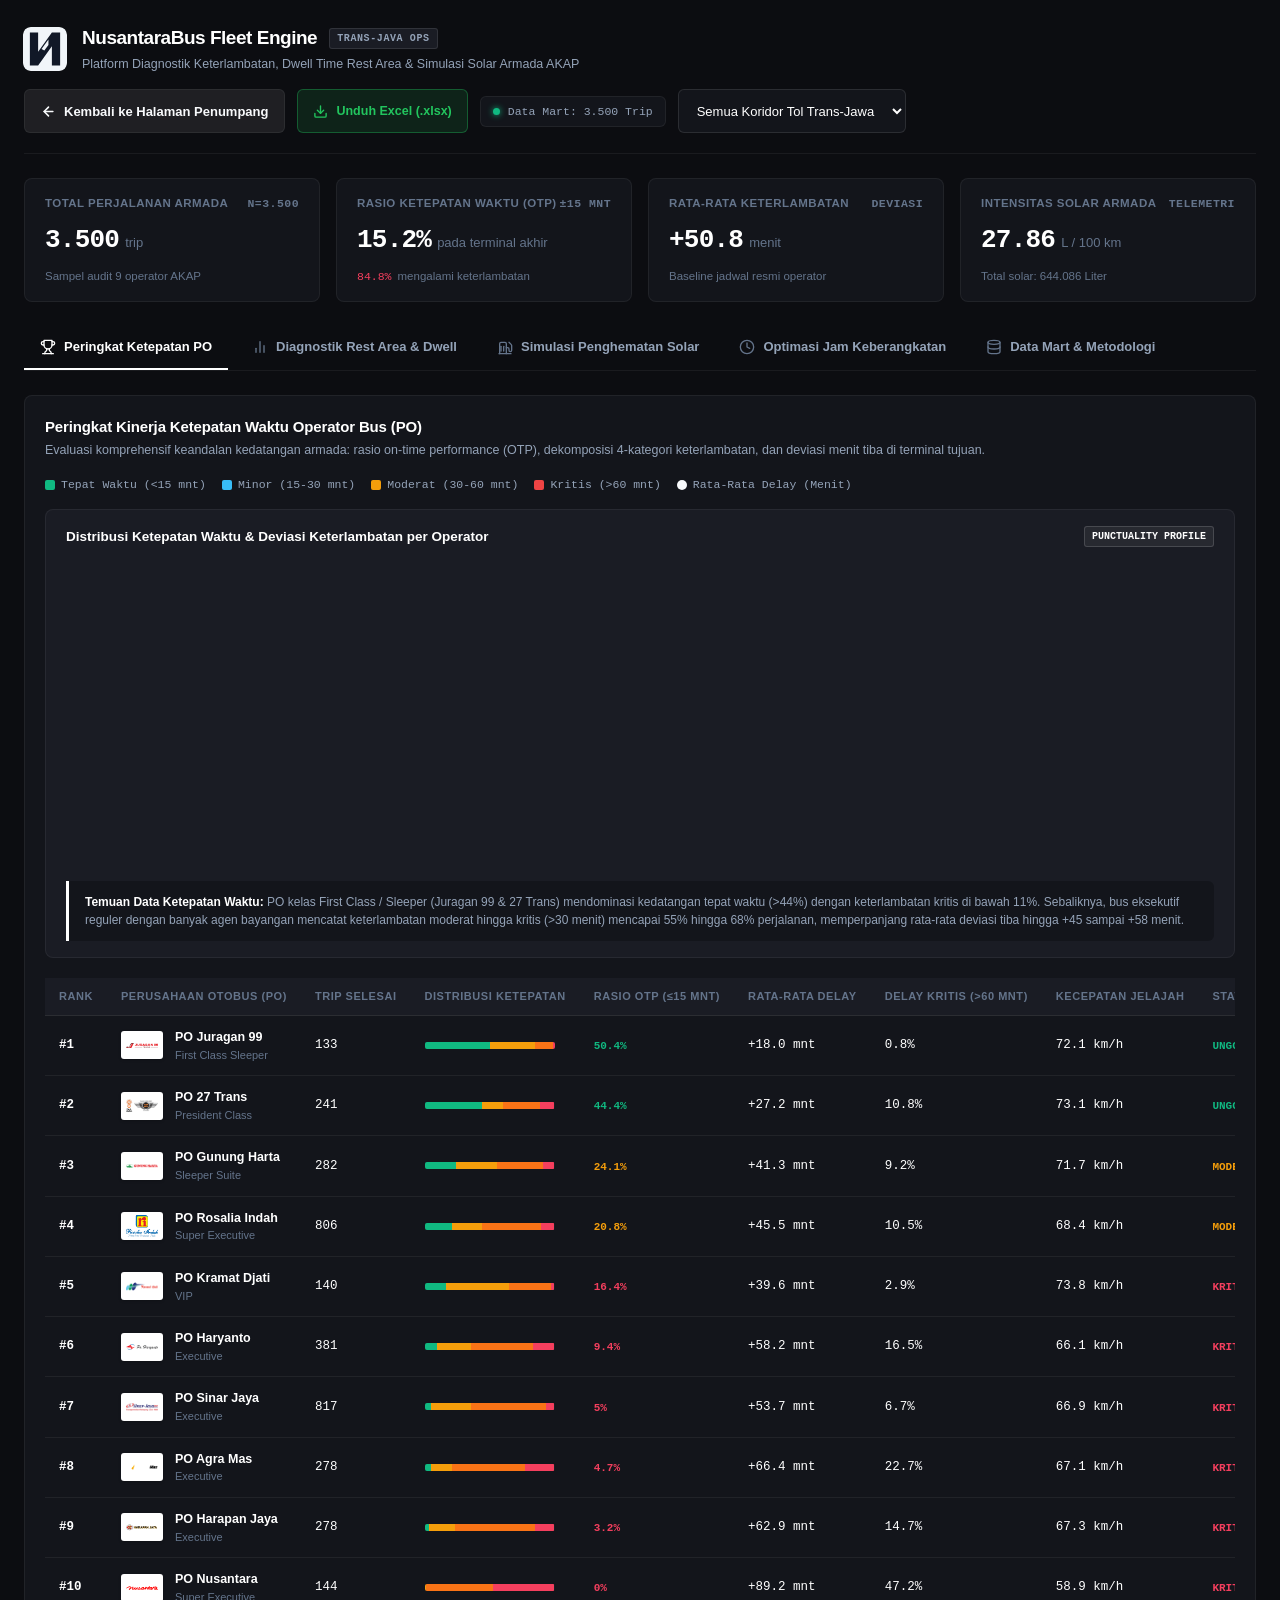
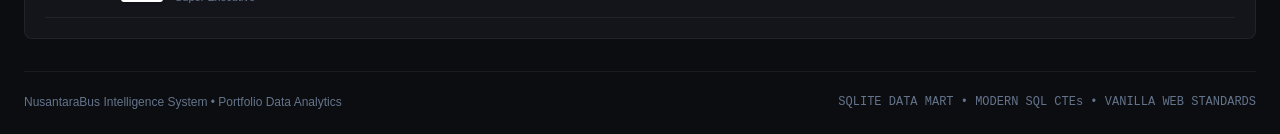
==== commit 62994e5e: "fix(leaderboard): refocus leaderboard chart and table exclusively on punctuality and delay distribut" ====
--- a/dashboard.html
+++ b/dashboard.html
@@ -185,29 +185,30 @@
           <div class="panel-header">
             <div>
               <h2 class="panel-title">Peringkat Kinerja Ketepatan Waktu Operator Bus (PO)</h2>
-              <p class="panel-desc">Evaluasi multi-metrik perbandingan ketepatan kedatangan, distribusi delay, konsumsi BBM, dan kecepatan jelajah.</p>
+              <p class="panel-desc">Evaluasi komprehensif keandalan kedatangan armada: rasio on-time performance (OTP), dekomposisi 4-kategori keterlambatan, dan deviasi menit tiba di terminal tujuan.</p>
             </div>
             
             <div class="legend-group">
-              <span class="legend-item"><span class="legend-swatch" style="background:var(--status-ontime);"></span>Tepat Waktu (&lt;15 mnt)</span>
-              <span class="legend-item"><span class="legend-swatch" style="background:var(--status-minor);"></span>Minor (15-30 mnt)</span>
-              <span class="legend-item"><span class="legend-swatch" style="background:var(--status-moderate);"></span>Moderat (30-60 mnt)</span>
-              <span class="legend-item"><span class="legend-swatch" style="background:var(--status-severe);"></span>Kritis (&gt;60 mnt)</span>
+              <span class="legend-item"><span class="legend-swatch" style="background:#10b981;"></span>Tepat Waktu (&lt;15 mnt)</span>
+              <span class="legend-item"><span class="legend-swatch" style="background:#38bdf8;"></span>Minor (15-30 mnt)</span>
+              <span class="legend-item"><span class="legend-swatch" style="background:#f59e0b;"></span>Moderat (30-60 mnt)</span>
+              <span class="legend-item"><span class="legend-swatch" style="background:#ef4444;"></span>Kritis (&gt;60 mnt)</span>
+              <span class="legend-item"><span class="legend-swatch" style="background:#f8fafc; border-radius: 50%;"></span>Rata-Rata Delay (Menit)</span>
             </div>
           </div>
 
           <div class="chart-box">
             <div class="chart-header-row">
               <div class="chart-title-sm">
-                <span>Korelasi Efisiensi: Rasio Ketepatan Waktu (OTP) vs Konsumsi Solar (L/100km)</span>
-              </div>
-              <span class="chart-badge">TRADE-OFF ANALYTICS</span>
+                <span>Distribusi Ketepatan Waktu &amp; Deviasi Keterlambatan per Operator</span>
+              </div>
+              <span class="chart-badge">PUNCTUALITY PROFILE</span>
             </div>
             <div class="chart-canvas-wrap">
               <canvas id="chartLeaderboardTradeoff"></canvas>
             </div>
             <div class="chart-insight-box">
-              <strong>Temuan Data Analyst:</strong> PO dengan armada Sleeper/First Class (seperti Juragan 99 & 27 Trans) menjaga rasio OTP tertinggi (>44%) tanpa lonjakan konsumsi solar berlebih (26,9 - 27,7 L/100km). Sebaliknya, armada yang memacu akselerasi agresif di tol tetap mengalami delay parah bila terjebak macet awal di arteri Jakarta-Bekasi.
+              <strong>Temuan Data Ketepatan Waktu:</strong> PO kelas First Class / Sleeper (Juragan 99 &amp; 27 Trans) mendominasi kedatangan tepat waktu (&gt;44%) dengan keterlambatan kritis di bawah 11%. Sebaliknya, bus eksekutif reguler dengan banyak agen bayangan mencatat keterlambatan moderat hingga kritis (&gt;30 menit) mencapai 55% hingga 68% perjalanan, memperpanjang rata-rata deviasi tiba hingga +45 sampai +58 menit.
             </div>
           </div>
 
@@ -219,11 +220,11 @@
                   <th>Perusahaan Otobus (PO)</th>
                   <th>Trip Selesai</th>
                   <th>Distribusi Ketepatan</th>
-                  <th>Rasio OTP</th>
+                  <th>Rasio OTP (&le;15 mnt)</th>
                   <th>Rata-Rata Delay</th>
-                  <th>Delay Kritis</th>
-                  <th>BBM (L/100km)</th>
-                  <th>Kecepatan</th>
+                  <th>Delay Kritis (&gt;60 mnt)</th>
+                  <th>Kecepatan Jelajah</th>
+                  <th>Status Keandalan</th>
                 </tr>
               </thead>
               <tbody id="leaderboardTableBody">
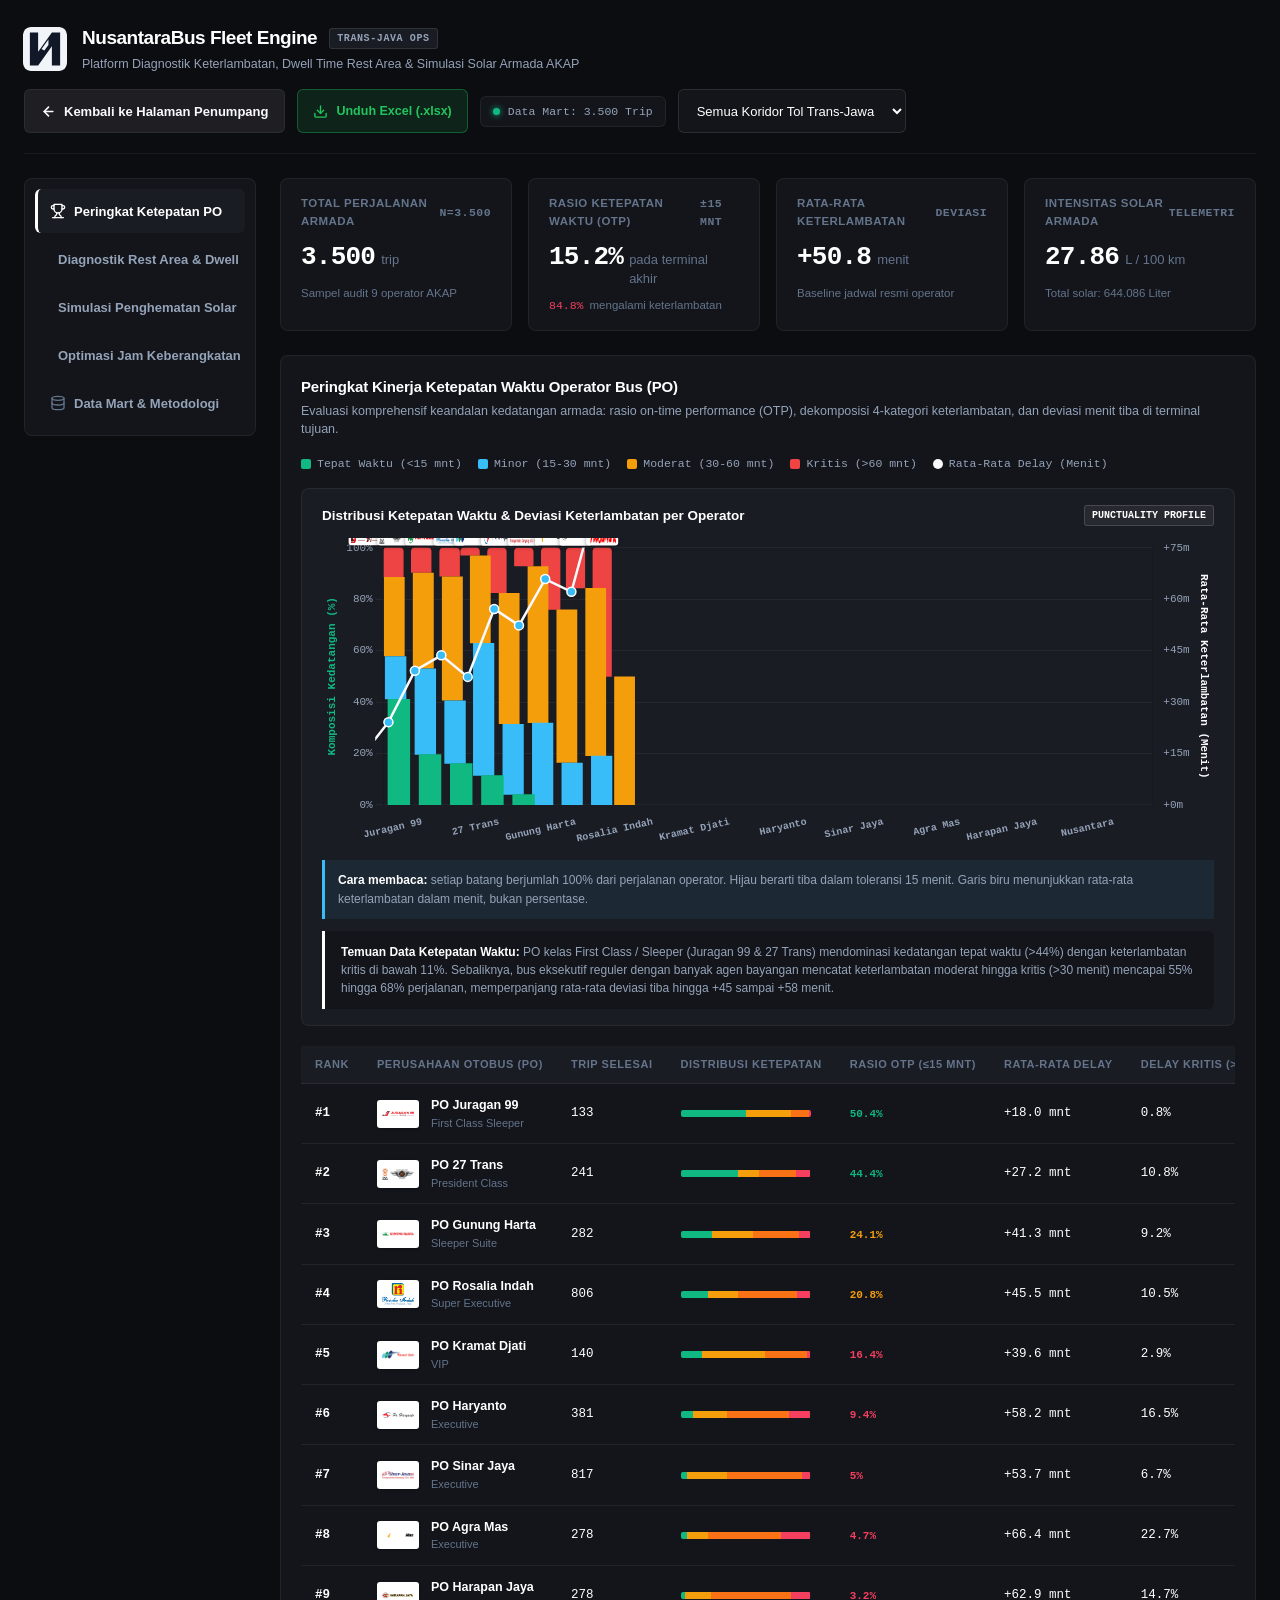
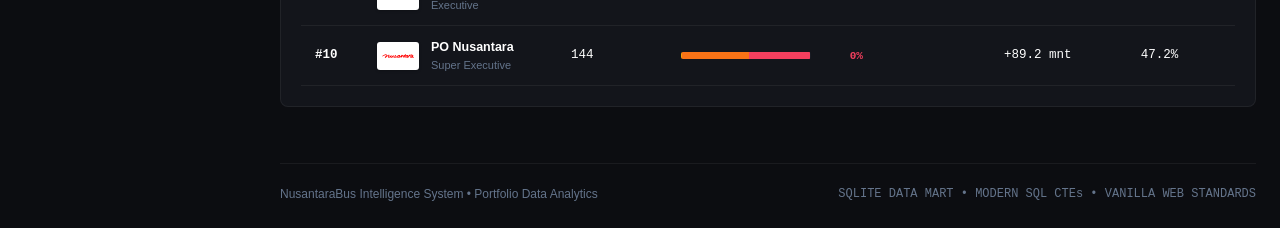
==== commit 35c8509d: "feat: split dashboard pages and clarify charts Co-authored-by: Copilot <223556219+Copilot@users.nore" ====
--- a/dashboard.html
+++ b/dashboard.html
@@ -16,6 +16,11 @@
 <body>
   <div class="app-container">
     <div id="dashboardPageWrap" class="dashboard-page-wrap" style="display: none;">
+      <button type="button" class="mobile-sidebar-toggle" id="mobileSidebarToggle" aria-controls="mainTabsNav" aria-expanded="false">
+        <span class="mobile-sidebar-toggle-icon" aria-hidden="true">&#9776;</span>
+        <span>Menu analitik</span>
+      </button>
+      <button type="button" class="mobile-sidebar-scrim" id="mobileSidebarScrim" aria-label="Tutup menu analitik"></button>
       
       <!-- Dashboard Top Header Bar -->
       <header class="app-header">
@@ -126,8 +131,8 @@
       </section>
 
       <!-- Analytics Navigation Tabs -->
-      <nav id="mainTabsNav" class="tabs-nav" style="display: flex;" aria-label="Navigasi Analitik">
-        <button class="tab-btn active" data-tab="leaderboard">
+      <nav id="mainTabsNav" class="tabs-nav dashboard-sidebar" style="display: flex;" aria-label="Navigasi Analitik">
+        <a class="tab-btn active" data-tab="leaderboard" href="dashboard.html">
           <svg viewBox="0 0 24 24" fill="none" stroke="currentColor" stroke-width="2" stroke-linecap="round" stroke-linejoin="round">
             <path d="M6 9H4.5a2.5 2.5 0 0 1 0-5H6"/>
             <path d="M18 9h1.5a2.5 2.5 0 0 0 0-5H18"/>
@@ -137,18 +142,18 @@
             <path d="M18 2H6v7a6 6 0 0 0 12 0V2Z"/>
           </svg>
           <span>Peringkat Ketepatan PO</span>
-        </button>
-
-        <button class="tab-btn" data-tab="waterfall">
+        </a>
+
+        <a class="tab-btn" data-tab="waterfall" href="dashboard-waterfall.html">
           <svg viewBox="0 0 24 24" fill="none" stroke="currentColor" stroke-width="2" stroke-linecap="round" stroke-linejoin="round">
             <line x1="18" y1="20" x2="18" y2="10"/>
             <line x1="12" y1="20" x2="12" y2="4"/>
             <line x1="6" y1="20" x2="6" y2="14"/>
           </svg>
           <span>Diagnostik Rest Area & Dwell</span>
-        </button>
-
-        <button class="tab-btn" data-tab="simulator">
+        </a>
+
+        <a class="tab-btn" data-tab="simulator" href="dashboard-fuel.html">
           <svg viewBox="0 0 24 24" fill="none" stroke="currentColor" stroke-width="2" stroke-linecap="round" stroke-linejoin="round">
             <line x1="3" y1="22" x2="21" y2="22"/>
             <line x1="6" y1="18" x2="6" y2="11"/>
@@ -157,24 +162,24 @@
             <path d="M14 13h2a2 2 0 0 1 2 2v2a2 2 0 0 0 2 2h0a2 2 0 0 0 2-2V9.83a2 2 0 0 0-.59-1.42L18 5"/>
           </svg>
           <span>Simulasi Penghematan Solar</span>
-        </button>
-
-        <button class="tab-btn" data-tab="hourly">
+        </a>
+
+        <a class="tab-btn" data-tab="hourly" href="dashboard-hourly.html">
           <svg viewBox="0 0 24 24" fill="none" stroke="currentColor" stroke-width="2" stroke-linecap="round" stroke-linejoin="round">
             <circle cx="12" cy="12" r="10"/>
             <polyline points="12 6 12 12 16 14"/>
           </svg>
           <span>Optimasi Jam Keberangkatan</span>
-        </button>
-
-        <button class="tab-btn" data-tab="methodology">
+        </a>
+
+        <a class="tab-btn" data-tab="methodology" href="dashboard-methodology.html">
           <svg viewBox="0 0 24 24" fill="none" stroke="currentColor" stroke-width="2" stroke-linecap="round" stroke-linejoin="round">
             <ellipse cx="12" cy="5" rx="9" ry="3"/>
             <path d="M21 12c0 1.66-4 3-9 3s-9-1.34-9-3"/>
             <path d="M3 5v14c0 1.66 4 3 9 3s9-1.34 9-3V5"/>
           </svg>
           <span>Data Mart & Metodologi</span>
-        </button>
+        </a>
       </nav>
 
       <!-- TAB PANELS FOR ANALYTICS -->
@@ -206,6 +211,9 @@
             </div>
             <div class="chart-canvas-wrap">
               <canvas id="chartLeaderboardTradeoff"></canvas>
+            </div>
+            <div class="chart-reading-guide">
+              <strong>Cara membaca:</strong> setiap batang berjumlah 100% dari perjalanan operator. Hijau berarti tiba dalam toleransi 15 menit. Garis biru menunjukkan rata-rata keterlambatan dalam menit, bukan persentase.
             </div>
             <div class="chart-insight-box">
               <strong>Temuan Data Ketepatan Waktu:</strong> PO kelas First Class / Sleeper (Juragan 99 &amp; 27 Trans) mendominasi kedatangan tepat waktu (&gt;44%) dengan keterlambatan kritis di bawah 11%. Sebaliknya, bus eksekutif reguler dengan banyak agen bayangan mencatat keterlambatan moderat hingga kritis (&gt;30 menit) mencapai 55% hingga 68% perjalanan, memperpanjang rata-rata deviasi tiba hingga +45 sampai +58 menit.
@@ -255,6 +263,9 @@
             <div class="chart-canvas-wrap">
               <canvas id="chartWaterfallProgression"></canvas>
             </div>
+            <div class="chart-reading-guide">
+              <strong>Cara membaca:</strong> batang menunjukkan tambahan atau pengurangan delay di satu titik. Batang di bawah nol berarti bus memulihkan waktu. Garis menunjukkan total delay yang sudah terkumpul sampai titik tersebut.
+            </div>
             <div class="chart-insight-box">
               <strong>Temuan Bottleneck:</strong> Sebanyak <strong>76.2%</strong> dari total penambahan keterlambatan terjadi sebelum bus masuk gerbang Tol Cikampek Utama (akibat ngetem terminal keberangkatan dan antrean arteri perkotaan). Jalur tol justru menjadi zona pemulihan waktu (<em>speed catch-up</em>) dengan deviasi negatif (-5,6 menit).
             </div>
@@ -367,6 +378,9 @@
             <div class="chart-canvas-wrap">
               <canvas id="chartFuelSensitivity"></canvas>
             </div>
+            <div class="chart-reading-guide">
+              <strong>Cara membaca:</strong> sumbu mendatar adalah batas kecepatan bus. Sumbu tegak adalah estimasi biaya solar yang dapat dihemat. Titik hijau adalah pengaturan yang sedang dipilih pada slider.
+            </div>
             <div class="chart-insight-box">
               <strong>Rekomendasi Kebijakan:</strong> Memasang electronic speed governor pada <strong>90 km/jam</strong> merupakan titik optimal Pareto (<em>sweet spot</em>) yang memangkas konsumsi BBM armada secara signifikan tanpa mengorbankan waktu tempuh terjadwal.
             </div>
@@ -404,6 +418,9 @@
             </div>
             <div class="chart-canvas-wrap">
               <canvas id="chartHourlyProfile"></canvas>
+            </div>
+            <div class="chart-reading-guide">
+              <strong>Cara membaca:</strong> batang menunjukkan rata-rata keterlambatan dalam menit. Garis hijau menunjukkan persentase perjalanan yang tiba dalam toleransi 15 menit. Bandingkan jam dengan batang paling pendek dan garis paling tinggi.
             </div>
           </div>
 
--- a/css/style.css
+++ b/css/style.css
@@ -1378,6 +1378,20 @@
   position: relative;
   width: 100%;
   height: 310px;
+}
+
+.chart-reading-guide {
+  margin-top: 12px;
+  padding: 11px 13px;
+  border-left: 3px solid var(--accent-blue);
+  background: rgba(56, 189, 248, .07);
+  color: var(--text-secondary);
+  font-size: 12px;
+  line-height: 1.55;
+}
+
+.chart-reading-guide strong {
+  color: var(--text-primary);
 }
 
 .chart-insight-box {
--- a/css/dashboard.css
+++ b/css/dashboard.css
@@ -9,7 +9,79 @@
 }
 
 .dashboard-page-wrap {
-  display: block !important;
+  display: grid !important;
+  grid-template-columns: 232px minmax(0, 1fr);
+  grid-template-areas:
+    "header header"
+    "sidebar kpis"
+    "sidebar main"
+    "sidebar footer";
+  column-gap: 24px;
+  align-items: start;
+}
+
+.mobile-sidebar-toggle,
+.mobile-sidebar-scrim {
+  display: none;
+}
+
+.dashboard-page-wrap > .app-header {
+  grid-area: header;
+}
+
+.dashboard-page-wrap > .kpi-row {
+  grid-area: kpis;
+  min-width: 0;
+}
+
+.dashboard-page-wrap > .dashboard-sidebar {
+  grid-area: sidebar;
+  position: sticky;
+  top: 24px;
+  align-self: start;
+  flex-direction: column;
+  align-items: stretch;
+  gap: 4px;
+  padding: 10px;
+  margin: 0;
+  border: 1px solid var(--border-subtle);
+  border-radius: var(--radius-md);
+  background: var(--bg-surface);
+  overflow: visible;
+}
+
+.dashboard-page-wrap > main {
+  grid-area: main;
+  min-width: 0;
+}
+
+.dashboard-page-wrap > .app-footer {
+  grid-area: footer;
+  min-width: 0;
+}
+
+.dashboard-sidebar .tab-btn {
+  width: 100%;
+  min-height: 48px;
+  display: flex;
+  justify-content: flex-start;
+  border: 0;
+  border-bottom: 0;
+  border-left: 3px solid transparent;
+  border-radius: var(--radius-sm);
+  padding: 11px 12px;
+  text-align: left;
+  text-decoration: none;
+}
+
+.dashboard-sidebar .tab-btn.active {
+  border-left-color: var(--accent-primary);
+  background: var(--bg-surface-elevated);
+  color: var(--text-primary);
+}
+
+.dashboard-sidebar .tab-btn.active svg {
+  color: var(--accent-primary);
 }
 
 .dashboard-page-wrap .btn-back-to-landing,
@@ -29,3 +101,95 @@
   outline: 3px solid var(--accent-blue);
   outline-offset: 3px;
 }
+
+@media (max-width: 900px) {
+  .dashboard-page-wrap {
+    display: block !important;
+    padding-top: 58px;
+  }
+
+  .dashboard-page-wrap > .dashboard-sidebar {
+    position: fixed;
+    inset: 0 auto 0 0;
+    z-index: 20;
+    width: min(292px, calc(100vw - 48px));
+    height: 100dvh;
+    justify-content: flex-start;
+    display: flex;
+    flex-direction: column;
+    overflow-y: auto;
+    overflow-x: hidden;
+    margin: 0;
+    padding: 72px 10px 18px;
+    border-radius: 0;
+    border-width: 0 1px 0 0;
+    transform: translateX(-105%);
+    transition: transform 180ms ease;
+    box-shadow: 14px 0 28px rgba(0, 0, 0, .24);
+  }
+
+  .dashboard-page-wrap.mobile-sidebar-open > .dashboard-sidebar {
+    transform: translateX(0);
+  }
+
+  .dashboard-page-wrap.mobile-sidebar-open .mobile-sidebar-scrim {
+    display: block;
+    position: fixed;
+    inset: 0;
+    z-index: 15;
+    border: 0;
+    background: rgba(3, 7, 18, .64);
+    cursor: pointer;
+  }
+
+  .dashboard-sidebar .tab-btn {
+    width: 100%;
+    min-width: 0;
+    flex: 0 0 auto;
+    border-left: 0;
+    border-bottom: 0;
+    border-right: 3px solid transparent;
+  }
+
+  .dashboard-sidebar .tab-btn.active {
+    border-right-color: var(--accent-primary);
+  }
+
+  .mobile-sidebar-toggle {
+    display: inline-flex;
+    position: fixed;
+    top: 12px;
+    left: 16px;
+    z-index: 30;
+    align-items: center;
+    gap: 9px;
+    min-height: 44px;
+    padding: 9px 13px;
+    border: 1px solid var(--border-default);
+    border-radius: var(--radius-sm);
+    background: var(--bg-surface-elevated);
+    color: var(--text-primary);
+    font: 700 12px var(--font-sans);
+    cursor: pointer;
+    box-shadow: 0 6px 16px rgba(0, 0, 0, .18);
+  }
+
+  .mobile-sidebar-toggle-icon {
+    font-size: 19px;
+    line-height: 1;
+  }
+
+  .chart-canvas-wrap {
+    height: 320px;
+  }
+}
+
+@media (max-width: 520px) {
+  .chart-canvas-wrap {
+    height: 360px;
+  }
+
+  .chart-reading-guide {
+    font-size: 11.5px;
+  }
+}
